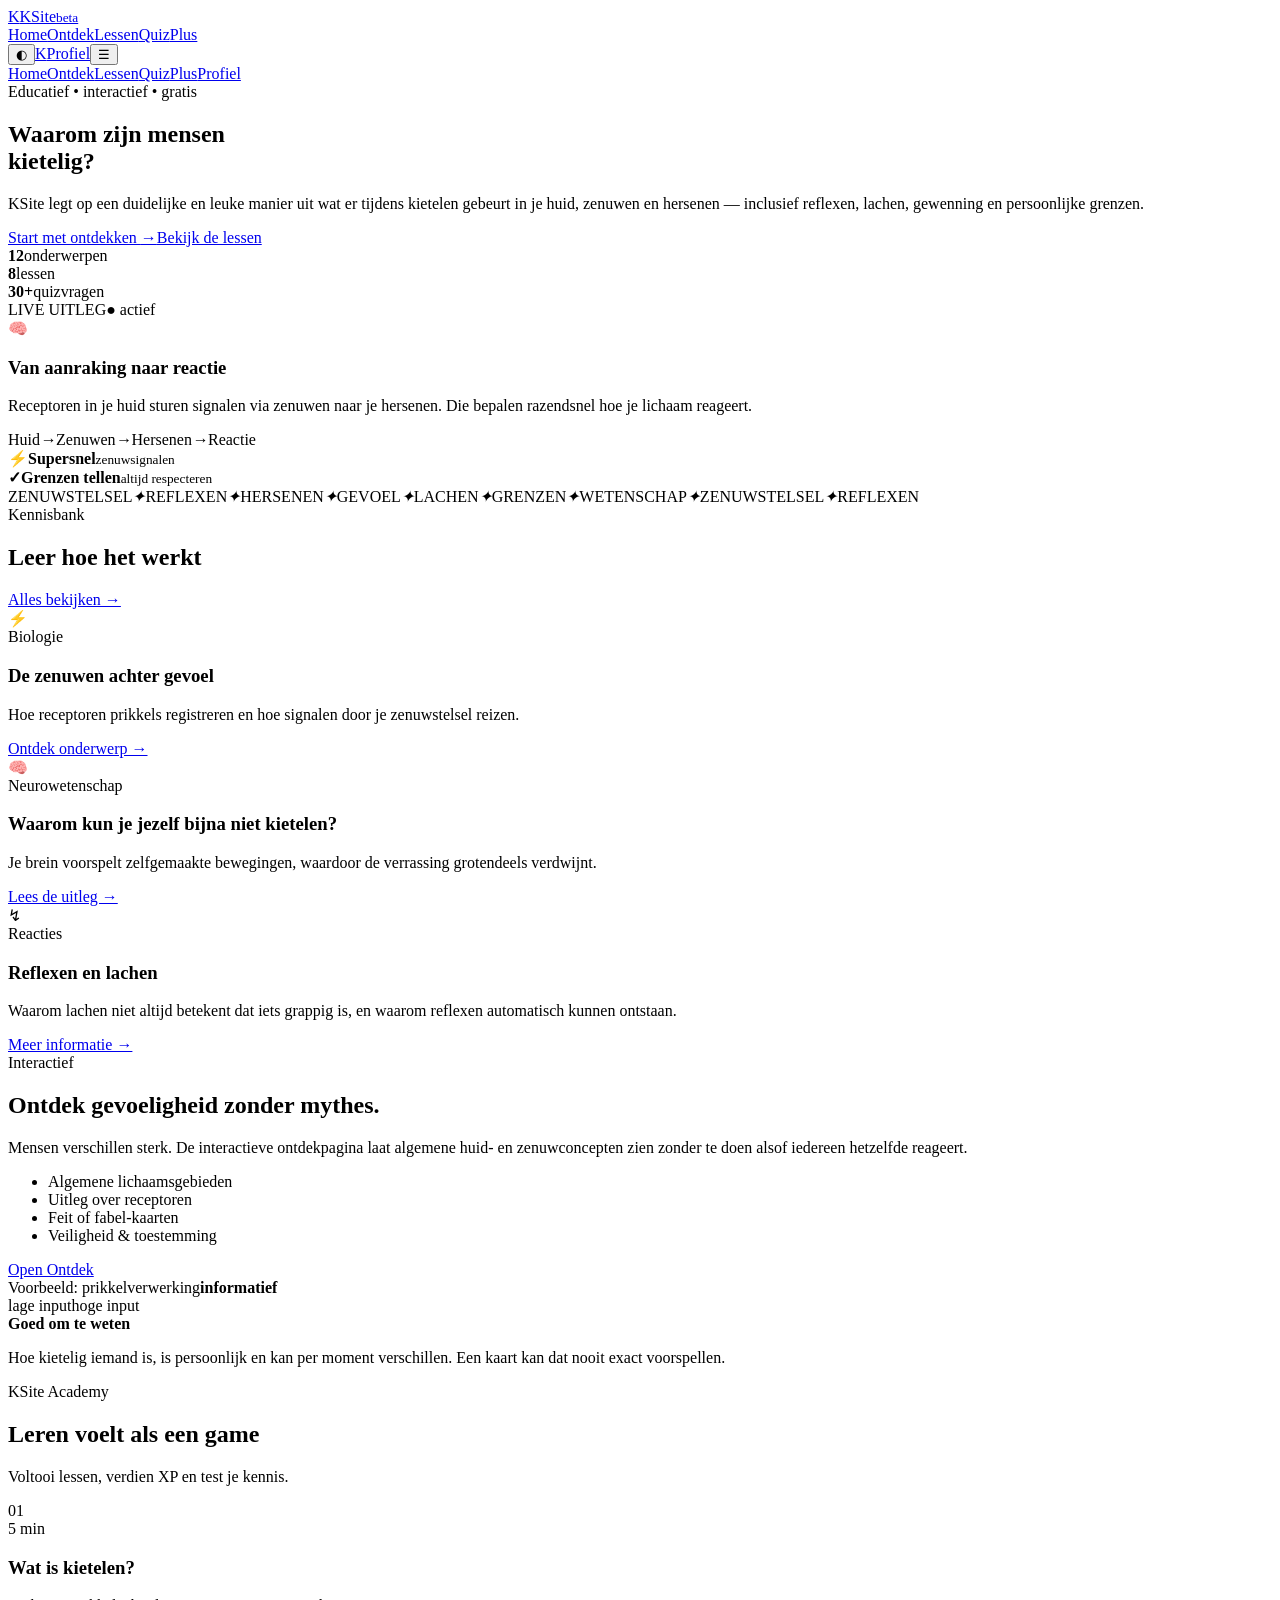
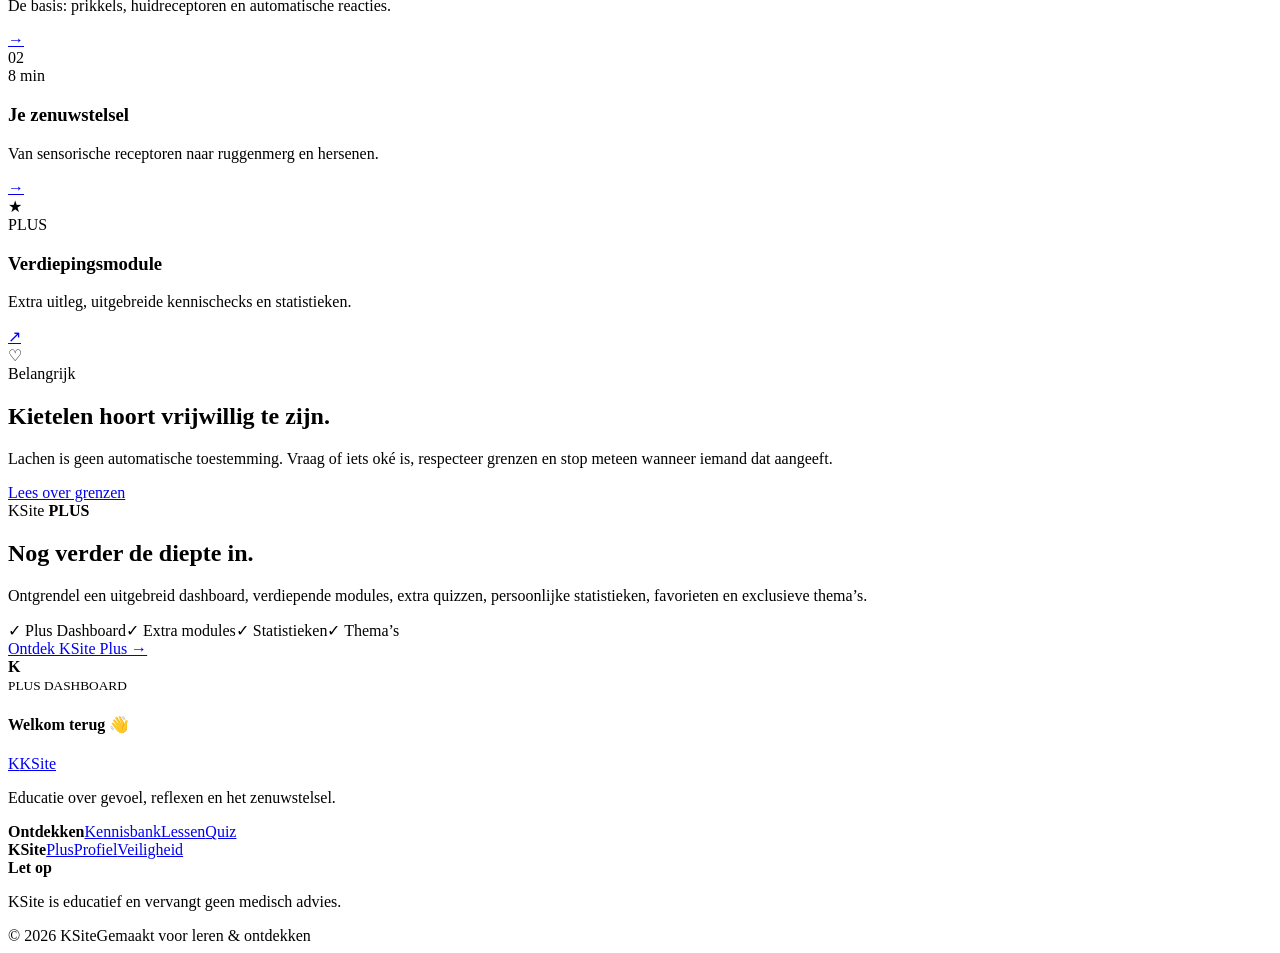
==== index.html @ dab951a2 "Build KSite homepage" ====
<!DOCTYPE html>
<html lang="nl">
<head>
  <meta charset="UTF-8" />
  <meta name="viewport" content="width=device-width, initial-scale=1.0" />
  <meta name="description" content="KSite is een interactieve educatieve website over kietelen, reflexen, zenuwen, lachen en grenzen." />
  <title>KSite — Ontdek de wetenschap achter kietelen</title>
  <link rel="stylesheet" href="assets/css/style.css" />
</head>
<body data-page="home">
  <div class="noise"></div>
  <header class="topbar">
    <a class="brand" href="index.html"><span class="brand-mark">K</span><span>KSite</span><small>beta</small></a>
    <nav class="desktop-nav">
      <a class="active" href="index.html">Home</a><a href="ontdek.html">Ontdek</a><a href="lessen.html">Lessen</a><a href="quiz.html">Quiz</a><a href="plus.html">Plus</a>
    </nav>
    <div class="nav-actions"><button class="icon-btn" id="themeBtn" aria-label="Wissel thema">◐</button><a class="profile-pill" href="profiel.html"><span class="avatar">K</span><span>Profiel</span></a><button class="menu-btn" id="menuBtn">☰</button></div>
  </header>
  <div class="mobile-menu" id="mobileMenu"><a href="index.html">Home</a><a href="ontdek.html">Ontdek</a><a href="lessen.html">Lessen</a><a href="quiz.html">Quiz</a><a href="plus.html">Plus</a><a href="profiel.html">Profiel</a></div>

  <main>
    <section class="hero wrap">
      <div class="hero-copy reveal">
        <div class="eyebrow"><span class="live-dot"></span> Educatief • interactief • gratis</div>
        <h1>Waarom zijn mensen<br><span>kietelig?</span></h1>
        <p>KSite legt op een duidelijke en leuke manier uit wat er tijdens kietelen gebeurt in je huid, zenuwen en hersenen — inclusief reflexen, lachen, gewenning en persoonlijke grenzen.</p>
        <div class="hero-actions"><a class="btn primary" href="ontdek.html">Start met ontdekken <span>→</span></a><a class="btn ghost" href="lessen.html">Bekijk de lessen</a></div>
        <div class="hero-trust"><div><strong>12</strong><span>onderwerpen</span></div><div><strong>8</strong><span>lessen</span></div><div><strong>30+</strong><span>quizvragen</span></div></div>
      </div>
      <div class="hero-visual reveal delay-1">
        <div class="orb orb-a"></div><div class="orb orb-b"></div>
        <div class="science-card floating-card">
          <div class="science-top"><span>LIVE UITLEG</span><span class="status">● actief</span></div>
          <div class="brain-visual"><div class="brain-ring r1"></div><div class="brain-ring r2"></div><div class="brain-core">🧠</div></div>
          <h3>Van aanraking naar reactie</h3><p>Receptoren in je huid sturen signalen via zenuwen naar je hersenen. Die bepalen razendsnel hoe je lichaam reageert.</p>
          <div class="signal-row"><span>Huid</span><i>→</i><span>Zenuwen</span><i>→</i><span>Hersenen</span><i>→</i><span>Reactie</span></div>
        </div>
        <div class="mini-float float-one"><b>⚡</b><span><strong>Supersnel</strong><small>zenuwsignalen</small></span></div>
        <div class="mini-float float-two"><b>✓</b><span><strong>Grenzen tellen</strong><small>altijd respecteren</small></span></div>
      </div>
    </section>

    <section class="ticker"><div class="ticker-track"><span>ZENUWSTELSEL</span><i>✦</i><span>REFLEXEN</span><i>✦</i><span>HERSENEN</span><i>✦</i><span>GEVOEL</span><i>✦</i><span>LACHEN</span><i>✦</i><span>GRENZEN</span><i>✦</i><span>WETENSCHAP</span><i>✦</i><span>ZENUWSTELSEL</span><i>✦</i><span>REFLEXEN</span></div></section>

    <section class="wrap section-space">
      <div class="section-head reveal"><div><span class="kicker">Kennisbank</span><h2>Leer hoe het werkt</h2></div><a href="ontdek.html" class="text-link">Alles bekijken →</a></div>
      <div class="feature-grid">
        <article class="topic-card reveal"><div class="topic-icon violet">⚡</div><span class="tag">Biologie</span><h3>De zenuwen achter gevoel</h3><p>Hoe receptoren prikkels registreren en hoe signalen door je zenuwstelsel reizen.</p><a href="ontdek.html#zenuwen">Ontdek onderwerp →</a></article>
        <article class="topic-card reveal delay-1"><div class="topic-icon blue">🧠</div><span class="tag">Neurowetenschap</span><h3>Waarom kun je jezelf bijna niet kietelen?</h3><p>Je brein voorspelt zelfgemaakte bewegingen, waardoor de verrassing grotendeels verdwijnt.</p><a href="ontdek.html#hersenen">Lees de uitleg →</a></article>
        <article class="topic-card reveal delay-2"><div class="topic-icon green">↯</div><span class="tag">Reacties</span><h3>Reflexen en lachen</h3><p>Waarom lachen niet altijd betekent dat iets grappig is, en waarom reflexen automatisch kunnen ontstaan.</p><a href="ontdek.html#reflexen">Meer informatie →</a></article>
      </div>
    </section>

    <section class="wide-band">
      <div class="wrap split-feature">
        <div class="reveal"><span class="kicker">Interactief</span><h2>Ontdek gevoeligheid zonder mythes.</h2><p>Mensen verschillen sterk. De interactieve ontdekpagina laat algemene huid- en zenuwconcepten zien zonder te doen alsof iedereen hetzelfde reageert.</p><ul class="check-list"><li>Algemene lichaamsgebieden</li><li>Uitleg over receptoren</li><li>Feit of fabel-kaarten</li><li>Veiligheid & toestemming</li></ul><a href="ontdek.html" class="btn primary">Open Ontdek</a></div>
        <div class="meter-panel reveal delay-1"><div class="meter-title"><span>Voorbeeld: prikkelverwerking</span><b>informatief</b></div><div class="meter"><span style="--w:78%"></span></div><div class="meter-labels"><span>lage input</span><span>hoge input</span></div><div class="fact-box"><b>Goed om te weten</b><p>Hoe kietelig iemand is, is persoonlijk en kan per moment verschillen. Een kaart kan dat nooit exact voorspellen.</p></div></div>
      </div>
    </section>

    <section class="wrap section-space">
      <div class="section-head reveal"><div><span class="kicker">KSite Academy</span><h2>Leren voelt als een game</h2><p>Voltooi lessen, verdien XP en test je kennis.</p></div></div>
      <div class="academy-grid">
        <div class="course-card reveal"><div class="course-num">01</div><div><span class="tag">5 min</span><h3>Wat is kietelen?</h3><p>De basis: prikkels, huidreceptoren en automatische reacties.</p><div class="course-progress"><span style="width:0%"></span></div></div><a href="lessen.html" class="round-arrow">→</a></div>
        <div class="course-card reveal delay-1"><div class="course-num">02</div><div><span class="tag">8 min</span><h3>Je zenuwstelsel</h3><p>Van sensorische receptoren naar ruggenmerg en hersenen.</p><div class="course-progress"><span style="width:0%"></span></div></div><a href="lessen.html" class="round-arrow">→</a></div>
        <div class="course-card reveal delay-2 locked-course"><div class="course-num">★</div><div><span class="tag plus-tag">PLUS</span><h3>Verdiepingsmodule</h3><p>Extra uitleg, uitgebreide kennischecks en statistieken.</p></div><a href="plus.html" class="round-arrow">↗</a></div>
      </div>
    </section>

    <section class="wrap safety-banner reveal"><div class="safety-icon">♡</div><div><span class="kicker">Belangrijk</span><h2>Kietelen hoort vrijwillig te zijn.</h2><p>Lachen is geen automatische toestemming. Vraag of iets oké is, respecteer grenzen en stop meteen wanneer iemand dat aangeeft.</p></div><a href="ontdek.html#grenzen" class="btn light">Lees over grenzen</a></section>

    <section class="wrap plus-preview section-space reveal"><div class="plus-glow"></div><div class="plus-copy"><span class="plus-chip">KSite <b>PLUS</b></span><h2>Nog verder de diepte in.</h2><p>Ontgrendel een uitgebreid dashboard, verdiepende modules, extra quizzen, persoonlijke statistieken, favorieten en exclusieve thema’s.</p><div class="plus-bullets"><span>✓ Plus Dashboard</span><span>✓ Extra modules</span><span>✓ Statistieken</span><span>✓ Thema’s</span></div><a class="btn premium" href="plus.html">Ontdek KSite Plus →</a></div><div class="dashboard-mock"><div class="mock-side"><b>K</b><i></i><i></i><i></i><i></i></div><div class="mock-main"><small>PLUS DASHBOARD</small><h4>Welkom terug 👋</h4><div class="mock-stats"><span></span><span></span><span></span></div><div class="mock-chart"><i></i><i></i><i></i><i></i><i></i><i></i></div></div></div></section>
  </main>

  <footer><div class="wrap footer-grid"><div><a class="brand" href="index.html"><span class="brand-mark">K</span><span>KSite</span></a><p>Educatie over gevoel, reflexen en het zenuwstelsel.</p></div><div><b>Ontdekken</b><a href="ontdek.html">Kennisbank</a><a href="lessen.html">Lessen</a><a href="quiz.html">Quiz</a></div><div><b>KSite</b><a href="plus.html">Plus</a><a href="profiel.html">Profiel</a><a href="ontdek.html#grenzen">Veiligheid</a></div><div><b>Let op</b><p>KSite is educatief en vervangt geen medisch advies.</p></div></div><div class="wrap footer-bottom"><span>© 2026 KSite</span><span>Gemaakt voor leren & ontdekken</span></div></footer>
  <div class="toast" id="toast"></div>
  <script src="assets/js/app.js"></script>
</body>
</html>
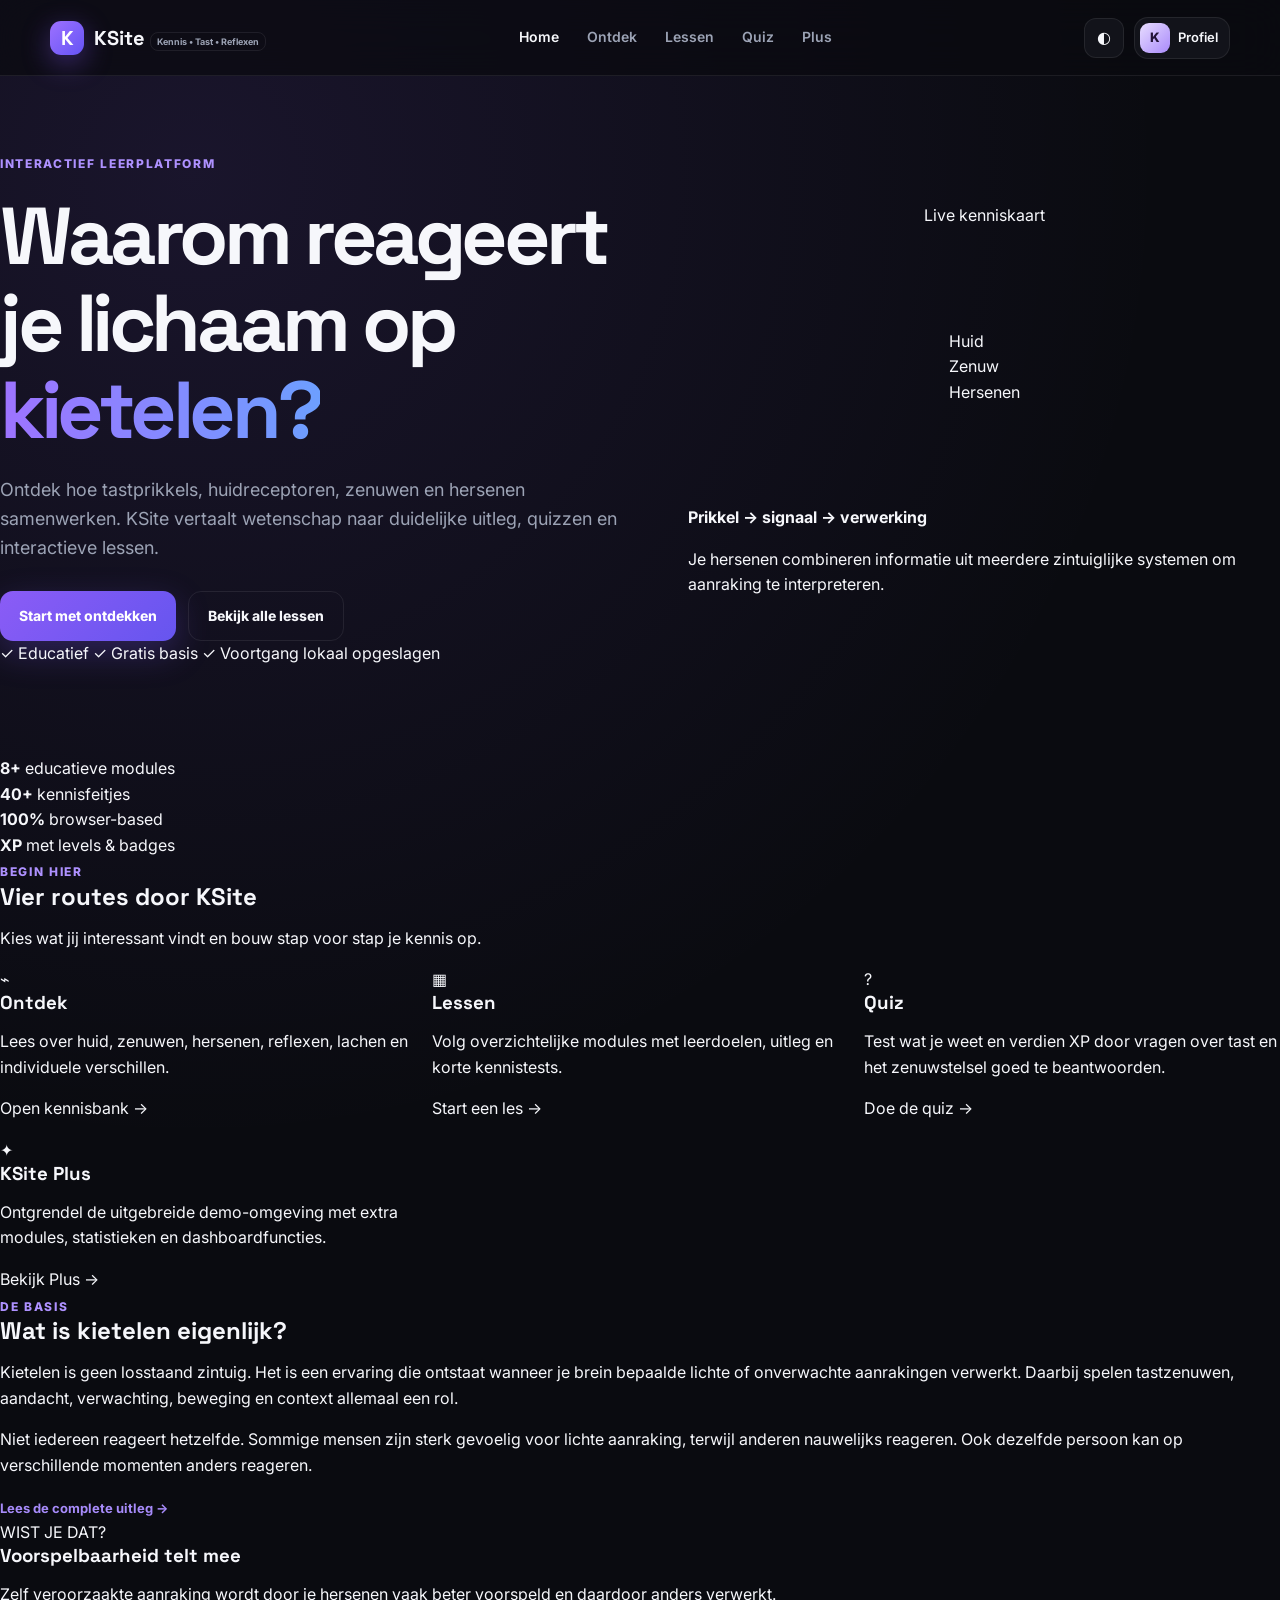
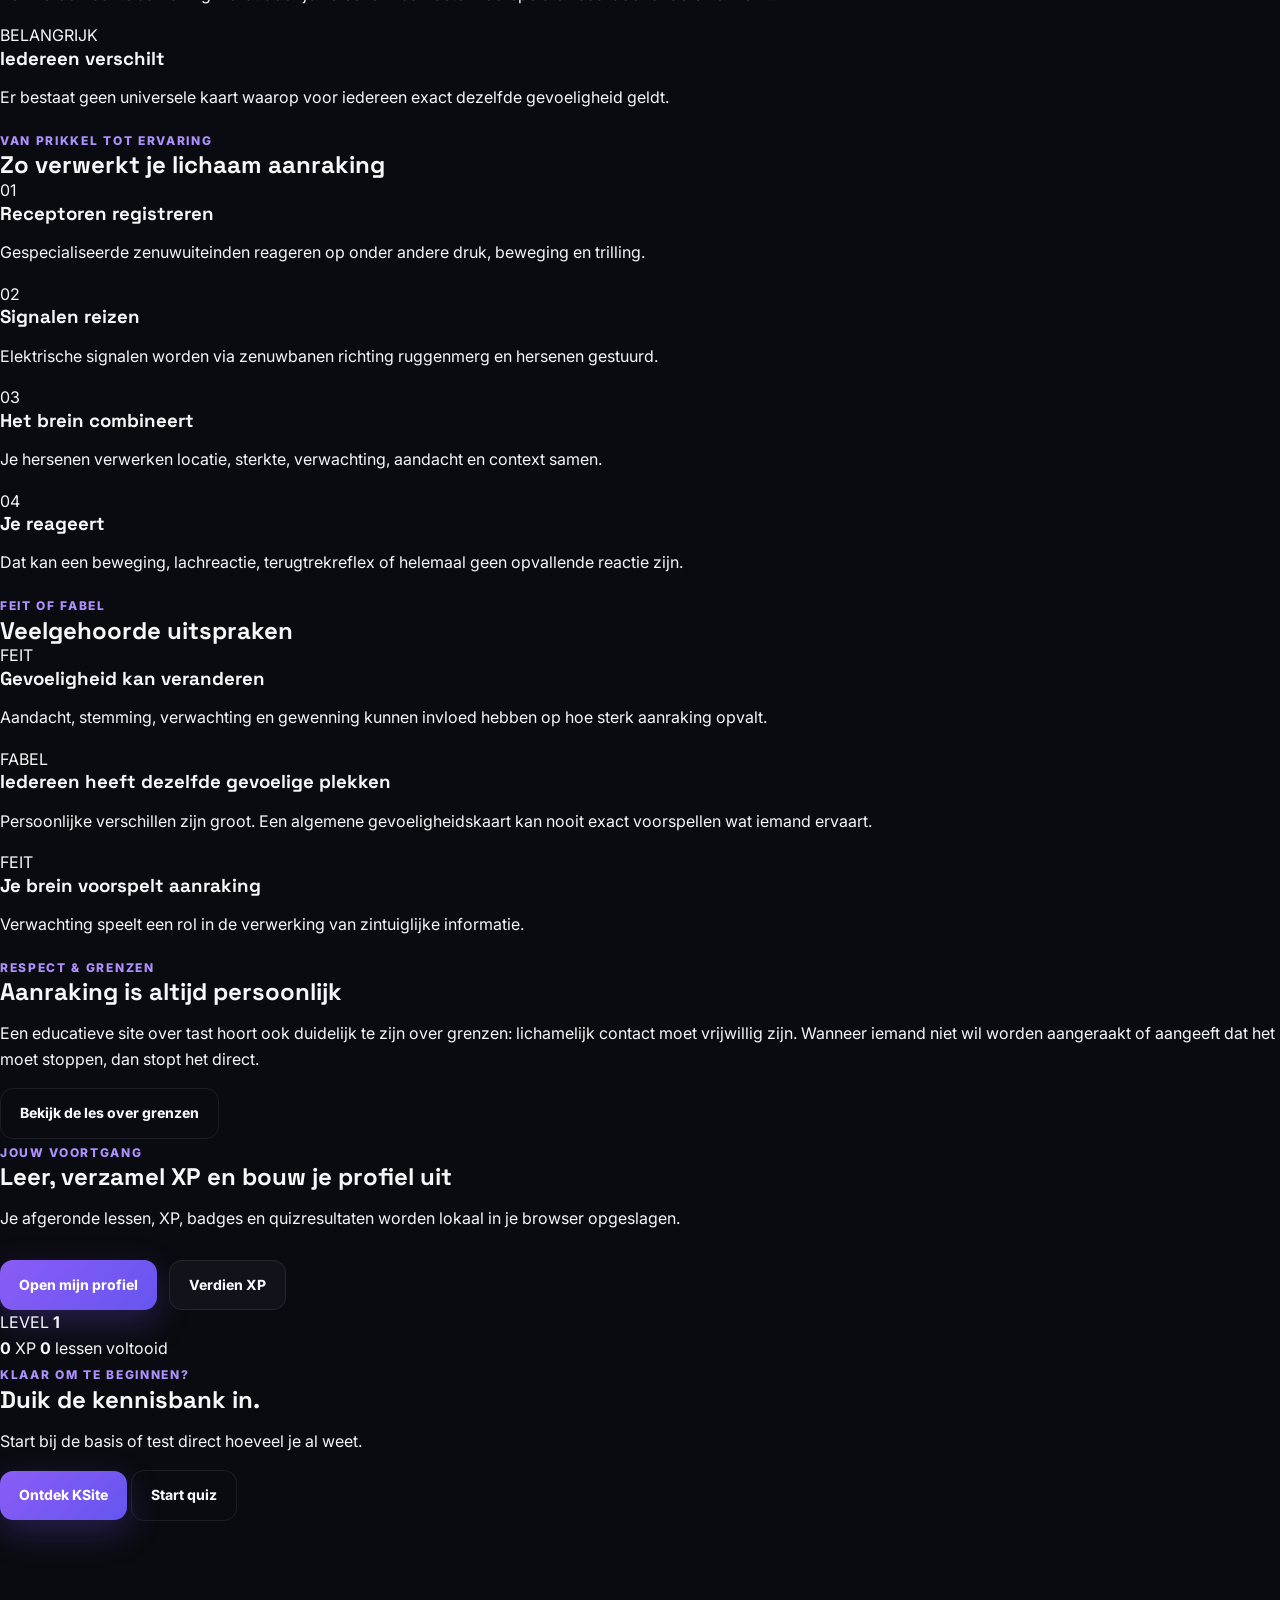
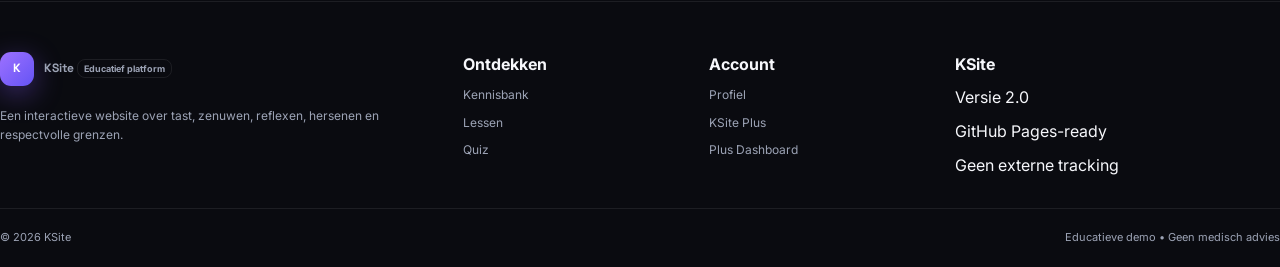
==== commit a9aa072f: "Expand and format KSite homepage" ====
--- a/index.html
+++ b/index.html
@@ -1,79 +1,336 @@
 <!DOCTYPE html>
 <html lang="nl">
 <head>
-  <meta charset="UTF-8" />
-  <meta name="viewport" content="width=device-width, initial-scale=1.0" />
-  <meta name="description" content="KSite is een interactieve educatieve website over kietelen, reflexen, zenuwen, lachen en grenzen." />
-  <title>KSite — Ontdek de wetenschap achter kietelen</title>
-  <link rel="stylesheet" href="assets/css/style.css" />
+    <meta charset="UTF-8">
+    <meta name="viewport" content="width=device-width, initial-scale=1.0">
+    <meta name="description" content="KSite is een uitgebreide educatieve website over tast, kietelen, zenuwen, reflexen en persoonlijke grenzen.">
+    <meta name="theme-color" content="#111827">
+    <title>KSite — Ontdek de wetenschap achter kietelen</title>
+    <link rel="stylesheet" href="assets/css/style.css">
 </head>
 <body data-page="home">
-  <div class="noise"></div>
-  <header class="topbar">
-    <a class="brand" href="index.html"><span class="brand-mark">K</span><span>KSite</span><small>beta</small></a>
-    <nav class="desktop-nav">
-      <a class="active" href="index.html">Home</a><a href="ontdek.html">Ontdek</a><a href="lessen.html">Lessen</a><a href="quiz.html">Quiz</a><a href="plus.html">Plus</a>
+    <div class="page-background" aria-hidden="true">
+        <span class="orb orb-one"></span>
+        <span class="orb orb-two"></span>
+        <span class="orb orb-three"></span>
+    </div>
+
+    <header class="topbar" id="topbar">
+        <a class="brand" href="index.html" aria-label="KSite home">
+            <span class="brand-mark">K</span>
+            <span class="brand-copy">
+                <strong>KSite</strong>
+                <small>Kennis • Tast • Reflexen</small>
+            </span>
+        </a>
+
+        <nav class="desktop-nav" aria-label="Hoofdnavigatie">
+            <a class="active" href="index.html">Home</a>
+            <a href="ontdek.html">Ontdek</a>
+            <a href="lessen.html">Lessen</a>
+            <a href="quiz.html">Quiz</a>
+            <a href="plus.html">Plus</a>
+        </nav>
+
+        <div class="nav-actions">
+            <button class="icon-btn" id="themeBtn" type="button" aria-label="Wissel thema">◐</button>
+            <a class="profile-pill" href="profiel.html">
+                <span class="avatar">K</span>
+                <span>Profiel</span>
+            </a>
+            <button class="menu-btn" id="menuBtn" type="button" aria-label="Open menu">☰</button>
+        </div>
+    </header>
+
+    <nav class="mobile-menu" id="mobileMenu" aria-label="Mobiele navigatie">
+        <a class="active" href="index.html">Home</a>
+        <a href="ontdek.html">Ontdek</a>
+        <a href="lessen.html">Lessen</a>
+        <a href="quiz.html">Quiz</a>
+        <a href="plus.html">Plus</a>
+        <a href="profiel.html">Profiel</a>
     </nav>
-    <div class="nav-actions"><button class="icon-btn" id="themeBtn" aria-label="Wissel thema">◐</button><a class="profile-pill" href="profiel.html"><span class="avatar">K</span><span>Profiel</span></a><button class="menu-btn" id="menuBtn">☰</button></div>
-  </header>
-  <div class="mobile-menu" id="mobileMenu"><a href="index.html">Home</a><a href="ontdek.html">Ontdek</a><a href="lessen.html">Lessen</a><a href="quiz.html">Quiz</a><a href="plus.html">Plus</a><a href="profiel.html">Profiel</a></div>
-
-  <main>
-    <section class="hero wrap">
-      <div class="hero-copy reveal">
-        <div class="eyebrow"><span class="live-dot"></span> Educatief • interactief • gratis</div>
-        <h1>Waarom zijn mensen<br><span>kietelig?</span></h1>
-        <p>KSite legt op een duidelijke en leuke manier uit wat er tijdens kietelen gebeurt in je huid, zenuwen en hersenen — inclusief reflexen, lachen, gewenning en persoonlijke grenzen.</p>
-        <div class="hero-actions"><a class="btn primary" href="ontdek.html">Start met ontdekken <span>→</span></a><a class="btn ghost" href="lessen.html">Bekijk de lessen</a></div>
-        <div class="hero-trust"><div><strong>12</strong><span>onderwerpen</span></div><div><strong>8</strong><span>lessen</span></div><div><strong>30+</strong><span>quizvragen</span></div></div>
-      </div>
-      <div class="hero-visual reveal delay-1">
-        <div class="orb orb-a"></div><div class="orb orb-b"></div>
-        <div class="science-card floating-card">
-          <div class="science-top"><span>LIVE UITLEG</span><span class="status">● actief</span></div>
-          <div class="brain-visual"><div class="brain-ring r1"></div><div class="brain-ring r2"></div><div class="brain-core">🧠</div></div>
-          <h3>Van aanraking naar reactie</h3><p>Receptoren in je huid sturen signalen via zenuwen naar je hersenen. Die bepalen razendsnel hoe je lichaam reageert.</p>
-          <div class="signal-row"><span>Huid</span><i>→</i><span>Zenuwen</span><i>→</i><span>Hersenen</span><i>→</i><span>Reactie</span></div>
+
+    <main>
+        <section class="hero container reveal">
+            <div class="hero-copy">
+                <span class="eyebrow">INTERACTIEF LEERPLATFORM</span>
+                <h1>Waarom reageert je lichaam op <span class="gradient-text">kietelen?</span></h1>
+                <p class="hero-lead">
+                    Ontdek hoe tastprikkels, huidreceptoren, zenuwen en hersenen samenwerken.
+                    KSite vertaalt wetenschap naar duidelijke uitleg, quizzen en interactieve lessen.
+                </p>
+                <div class="hero-actions">
+                    <a class="btn primary" href="ontdek.html">Start met ontdekken</a>
+                    <a class="btn secondary" href="lessen.html">Bekijk alle lessen</a>
+                </div>
+                <div class="hero-trust-row">
+                    <span>✓ Educatief</span>
+                    <span>✓ Gratis basis</span>
+                    <span>✓ Voortgang lokaal opgeslagen</span>
+                </div>
+            </div>
+
+            <div class="hero-visual card glass">
+                <div class="visual-header">
+                    <span class="status-dot"></span>
+                    <span>Live kenniskaart</span>
+                </div>
+                <div class="signal-demo" aria-hidden="true">
+                    <div class="signal-node skin-node">Huid</div>
+                    <div class="signal-line"><span></span></div>
+                    <div class="signal-node nerve-node">Zenuw</div>
+                    <div class="signal-line"><span></span></div>
+                    <div class="signal-node brain-node">Hersenen</div>
+                </div>
+                <div class="visual-note">
+                    <strong>Prikkel → signaal → verwerking</strong>
+                    <p>Je hersenen combineren informatie uit meerdere zintuiglijke systemen om aanraking te interpreteren.</p>
+                </div>
+            </div>
+        </section>
+
+        <section class="stats-strip container reveal" aria-label="KSite statistieken">
+            <article class="stat-card">
+                <strong>8+</strong>
+                <span>educatieve modules</span>
+            </article>
+            <article class="stat-card">
+                <strong>40+</strong>
+                <span>kennisfeitjes</span>
+            </article>
+            <article class="stat-card">
+                <strong>100%</strong>
+                <span>browser-based</span>
+            </article>
+            <article class="stat-card">
+                <strong>XP</strong>
+                <span>met levels & badges</span>
+            </article>
+        </section>
+
+        <section class="section container reveal">
+            <div class="section-heading">
+                <div>
+                    <span class="eyebrow">BEGIN HIER</span>
+                    <h2>Vier routes door KSite</h2>
+                </div>
+                <p>Kies wat jij interessant vindt en bouw stap voor stap je kennis op.</p>
+            </div>
+
+            <div class="feature-grid four-columns">
+                <a class="feature-card" href="ontdek.html">
+                    <span class="feature-icon">⌁</span>
+                    <h3>Ontdek</h3>
+                    <p>Lees over huid, zenuwen, hersenen, reflexen, lachen en individuele verschillen.</p>
+                    <span class="card-link">Open kennisbank →</span>
+                </a>
+                <a class="feature-card" href="lessen.html">
+                    <span class="feature-icon">▦</span>
+                    <h3>Lessen</h3>
+                    <p>Volg overzichtelijke modules met leerdoelen, uitleg en korte kennistests.</p>
+                    <span class="card-link">Start een les →</span>
+                </a>
+                <a class="feature-card" href="quiz.html">
+                    <span class="feature-icon">?</span>
+                    <h3>Quiz</h3>
+                    <p>Test wat je weet en verdien XP door vragen over tast en het zenuwstelsel goed te beantwoorden.</p>
+                    <span class="card-link">Doe de quiz →</span>
+                </a>
+                <a class="feature-card plus-card" href="plus.html">
+                    <span class="feature-icon">✦</span>
+                    <h3>KSite Plus</h3>
+                    <p>Ontgrendel de uitgebreide demo-omgeving met extra modules, statistieken en dashboardfuncties.</p>
+                    <span class="card-link">Bekijk Plus →</span>
+                </a>
+            </div>
+        </section>
+
+        <section class="section container reveal">
+            <div class="split-layout">
+                <article class="content-card large-card">
+                    <span class="eyebrow">DE BASIS</span>
+                    <h2>Wat is kietelen eigenlijk?</h2>
+                    <p>
+                        Kietelen is geen losstaand zintuig. Het is een ervaring die ontstaat wanneer je brein bepaalde
+                        lichte of onverwachte aanrakingen verwerkt. Daarbij spelen tastzenuwen, aandacht, verwachting,
+                        beweging en context allemaal een rol.
+                    </p>
+                    <p>
+                        Niet iedereen reageert hetzelfde. Sommige mensen zijn sterk gevoelig voor lichte aanraking,
+                        terwijl anderen nauwelijks reageren. Ook dezelfde persoon kan op verschillende momenten anders reageren.
+                    </p>
+                    <a class="text-link" href="ontdek.html">Lees de complete uitleg →</a>
+                </article>
+
+                <aside class="fact-stack">
+                    <article class="mini-card">
+                        <span class="mini-label">WIST JE DAT?</span>
+                        <h3>Voorspelbaarheid telt mee</h3>
+                        <p>Zelf veroorzaakte aanraking wordt door je hersenen vaak beter voorspeld en daardoor anders verwerkt.</p>
+                    </article>
+                    <article class="mini-card">
+                        <span class="mini-label">BELANGRIJK</span>
+                        <h3>Iedereen verschilt</h3>
+                        <p>Er bestaat geen universele kaart waarop voor iedereen exact dezelfde gevoeligheid geldt.</p>
+                    </article>
+                </aside>
+            </div>
+        </section>
+
+        <section class="section container reveal">
+            <div class="section-heading">
+                <div>
+                    <span class="eyebrow">VAN PRIKKEL TOT ERVARING</span>
+                    <h2>Zo verwerkt je lichaam aanraking</h2>
+                </div>
+            </div>
+
+            <div class="timeline-grid">
+                <article class="timeline-step">
+                    <span class="step-number">01</span>
+                    <h3>Receptoren registreren</h3>
+                    <p>Gespecialiseerde zenuwuiteinden reageren op onder andere druk, beweging en trilling.</p>
+                </article>
+                <article class="timeline-step">
+                    <span class="step-number">02</span>
+                    <h3>Signalen reizen</h3>
+                    <p>Elektrische signalen worden via zenuwbanen richting ruggenmerg en hersenen gestuurd.</p>
+                </article>
+                <article class="timeline-step">
+                    <span class="step-number">03</span>
+                    <h3>Het brein combineert</h3>
+                    <p>Je hersenen verwerken locatie, sterkte, verwachting, aandacht en context samen.</p>
+                </article>
+                <article class="timeline-step">
+                    <span class="step-number">04</span>
+                    <h3>Je reageert</h3>
+                    <p>Dat kan een beweging, lachreactie, terugtrekreflex of helemaal geen opvallende reactie zijn.</p>
+                </article>
+            </div>
+        </section>
+
+        <section class="section container reveal">
+            <div class="section-heading">
+                <div>
+                    <span class="eyebrow">FEIT OF FABEL</span>
+                    <h2>Veelgehoorde uitspraken</h2>
+                </div>
+            </div>
+
+            <div class="myth-grid">
+                <article class="myth-card">
+                    <span class="myth-badge fact">FEIT</span>
+                    <h3>Gevoeligheid kan veranderen</h3>
+                    <p>Aandacht, stemming, verwachting en gewenning kunnen invloed hebben op hoe sterk aanraking opvalt.</p>
+                </article>
+                <article class="myth-card">
+                    <span class="myth-badge myth">FABEL</span>
+                    <h3>Iedereen heeft dezelfde gevoelige plekken</h3>
+                    <p>Persoonlijke verschillen zijn groot. Een algemene gevoeligheidskaart kan nooit exact voorspellen wat iemand ervaart.</p>
+                </article>
+                <article class="myth-card">
+                    <span class="myth-badge fact">FEIT</span>
+                    <h3>Je brein voorspelt aanraking</h3>
+                    <p>Verwachting speelt een rol in de verwerking van zintuiglijke informatie.</p>
+                </article>
+            </div>
+        </section>
+
+        <section class="section container reveal">
+            <div class="respect-banner">
+                <div>
+                    <span class="eyebrow">RESPECT & GRENZEN</span>
+                    <h2>Aanraking is altijd persoonlijk</h2>
+                    <p>
+                        Een educatieve site over tast hoort ook duidelijk te zijn over grenzen: lichamelijk contact moet vrijwillig zijn.
+                        Wanneer iemand niet wil worden aangeraakt of aangeeft dat het moet stoppen, dan stopt het direct.
+                    </p>
+                </div>
+                <a class="btn secondary" href="lessen.html#grenzen">Bekijk de les over grenzen</a>
+            </div>
+        </section>
+
+        <section class="section container reveal">
+            <div class="dashboard-preview glass">
+                <div class="preview-copy">
+                    <span class="eyebrow">JOUW VOORTGANG</span>
+                    <h2>Leer, verzamel XP en bouw je profiel uit</h2>
+                    <p>Je afgeronde lessen, XP, badges en quizresultaten worden lokaal in je browser opgeslagen.</p>
+                    <div class="hero-actions">
+                        <a class="btn primary" href="profiel.html">Open mijn profiel</a>
+                        <a class="btn ghost" href="quiz.html">Verdien XP</a>
+                    </div>
+                </div>
+                <div class="preview-panel">
+                    <div class="preview-level">
+                        <span>LEVEL</span>
+                        <strong id="homeLevel">1</strong>
+                    </div>
+                    <div class="progress-track">
+                        <span id="homeProgress" style="width: 20%"></span>
+                    </div>
+                    <div class="preview-meta">
+                        <span><strong id="homeXp">0</strong> XP</span>
+                        <span><strong id="homeLessons">0</strong> lessen voltooid</span>
+                    </div>
+                </div>
+            </div>
+        </section>
+
+        <section class="section container reveal">
+            <div class="cta-panel">
+                <div>
+                    <span class="eyebrow">KLAAR OM TE BEGINNEN?</span>
+                    <h2>Duik de kennisbank in.</h2>
+                    <p>Start bij de basis of test direct hoeveel je al weet.</p>
+                </div>
+                <div class="cta-actions">
+                    <a class="btn primary" href="ontdek.html">Ontdek KSite</a>
+                    <a class="btn secondary" href="quiz.html">Start quiz</a>
+                </div>
+            </div>
+        </section>
+    </main>
+
+    <footer class="site-footer">
+        <div class="container footer-grid">
+            <div class="footer-brand">
+                <a class="brand" href="index.html">
+                    <span class="brand-mark">K</span>
+                    <span class="brand-copy">
+                        <strong>KSite</strong>
+                        <small>Educatief platform</small>
+                    </span>
+                </a>
+                <p>Een interactieve website over tast, zenuwen, reflexen, hersenen en respectvolle grenzen.</p>
+            </div>
+            <div class="footer-column">
+                <strong>Ontdekken</strong>
+                <a href="ontdek.html">Kennisbank</a>
+                <a href="lessen.html">Lessen</a>
+                <a href="quiz.html">Quiz</a>
+            </div>
+            <div class="footer-column">
+                <strong>Account</strong>
+                <a href="profiel.html">Profiel</a>
+                <a href="plus.html">KSite Plus</a>
+                <a href="plus-dashboard.html">Plus Dashboard</a>
+            </div>
+            <div class="footer-column">
+                <strong>KSite</strong>
+                <span>Versie 2.0</span>
+                <span>GitHub Pages-ready</span>
+                <span>Geen externe tracking</span>
+            </div>
         </div>
-        <div class="mini-float float-one"><b>⚡</b><span><strong>Supersnel</strong><small>zenuwsignalen</small></span></div>
-        <div class="mini-float float-two"><b>✓</b><span><strong>Grenzen tellen</strong><small>altijd respecteren</small></span></div>
-      </div>
-    </section>
-
-    <section class="ticker"><div class="ticker-track"><span>ZENUWSTELSEL</span><i>✦</i><span>REFLEXEN</span><i>✦</i><span>HERSENEN</span><i>✦</i><span>GEVOEL</span><i>✦</i><span>LACHEN</span><i>✦</i><span>GRENZEN</span><i>✦</i><span>WETENSCHAP</span><i>✦</i><span>ZENUWSTELSEL</span><i>✦</i><span>REFLEXEN</span></div></section>
-
-    <section class="wrap section-space">
-      <div class="section-head reveal"><div><span class="kicker">Kennisbank</span><h2>Leer hoe het werkt</h2></div><a href="ontdek.html" class="text-link">Alles bekijken →</a></div>
-      <div class="feature-grid">
-        <article class="topic-card reveal"><div class="topic-icon violet">⚡</div><span class="tag">Biologie</span><h3>De zenuwen achter gevoel</h3><p>Hoe receptoren prikkels registreren en hoe signalen door je zenuwstelsel reizen.</p><a href="ontdek.html#zenuwen">Ontdek onderwerp →</a></article>
-        <article class="topic-card reveal delay-1"><div class="topic-icon blue">🧠</div><span class="tag">Neurowetenschap</span><h3>Waarom kun je jezelf bijna niet kietelen?</h3><p>Je brein voorspelt zelfgemaakte bewegingen, waardoor de verrassing grotendeels verdwijnt.</p><a href="ontdek.html#hersenen">Lees de uitleg →</a></article>
-        <article class="topic-card reveal delay-2"><div class="topic-icon green">↯</div><span class="tag">Reacties</span><h3>Reflexen en lachen</h3><p>Waarom lachen niet altijd betekent dat iets grappig is, en waarom reflexen automatisch kunnen ontstaan.</p><a href="ontdek.html#reflexen">Meer informatie →</a></article>
-      </div>
-    </section>
-
-    <section class="wide-band">
-      <div class="wrap split-feature">
-        <div class="reveal"><span class="kicker">Interactief</span><h2>Ontdek gevoeligheid zonder mythes.</h2><p>Mensen verschillen sterk. De interactieve ontdekpagina laat algemene huid- en zenuwconcepten zien zonder te doen alsof iedereen hetzelfde reageert.</p><ul class="check-list"><li>Algemene lichaamsgebieden</li><li>Uitleg over receptoren</li><li>Feit of fabel-kaarten</li><li>Veiligheid & toestemming</li></ul><a href="ontdek.html" class="btn primary">Open Ontdek</a></div>
-        <div class="meter-panel reveal delay-1"><div class="meter-title"><span>Voorbeeld: prikkelverwerking</span><b>informatief</b></div><div class="meter"><span style="--w:78%"></span></div><div class="meter-labels"><span>lage input</span><span>hoge input</span></div><div class="fact-box"><b>Goed om te weten</b><p>Hoe kietelig iemand is, is persoonlijk en kan per moment verschillen. Een kaart kan dat nooit exact voorspellen.</p></div></div>
-      </div>
-    </section>
-
-    <section class="wrap section-space">
-      <div class="section-head reveal"><div><span class="kicker">KSite Academy</span><h2>Leren voelt als een game</h2><p>Voltooi lessen, verdien XP en test je kennis.</p></div></div>
-      <div class="academy-grid">
-        <div class="course-card reveal"><div class="course-num">01</div><div><span class="tag">5 min</span><h3>Wat is kietelen?</h3><p>De basis: prikkels, huidreceptoren en automatische reacties.</p><div class="course-progress"><span style="width:0%"></span></div></div><a href="lessen.html" class="round-arrow">→</a></div>
-        <div class="course-card reveal delay-1"><div class="course-num">02</div><div><span class="tag">8 min</span><h3>Je zenuwstelsel</h3><p>Van sensorische receptoren naar ruggenmerg en hersenen.</p><div class="course-progress"><span style="width:0%"></span></div></div><a href="lessen.html" class="round-arrow">→</a></div>
-        <div class="course-card reveal delay-2 locked-course"><div class="course-num">★</div><div><span class="tag plus-tag">PLUS</span><h3>Verdiepingsmodule</h3><p>Extra uitleg, uitgebreide kennischecks en statistieken.</p></div><a href="plus.html" class="round-arrow">↗</a></div>
-      </div>
-    </section>
-
-    <section class="wrap safety-banner reveal"><div class="safety-icon">♡</div><div><span class="kicker">Belangrijk</span><h2>Kietelen hoort vrijwillig te zijn.</h2><p>Lachen is geen automatische toestemming. Vraag of iets oké is, respecteer grenzen en stop meteen wanneer iemand dat aangeeft.</p></div><a href="ontdek.html#grenzen" class="btn light">Lees over grenzen</a></section>
-
-    <section class="wrap plus-preview section-space reveal"><div class="plus-glow"></div><div class="plus-copy"><span class="plus-chip">KSite <b>PLUS</b></span><h2>Nog verder de diepte in.</h2><p>Ontgrendel een uitgebreid dashboard, verdiepende modules, extra quizzen, persoonlijke statistieken, favorieten en exclusieve thema’s.</p><div class="plus-bullets"><span>✓ Plus Dashboard</span><span>✓ Extra modules</span><span>✓ Statistieken</span><span>✓ Thema’s</span></div><a class="btn premium" href="plus.html">Ontdek KSite Plus →</a></div><div class="dashboard-mock"><div class="mock-side"><b>K</b><i></i><i></i><i></i><i></i></div><div class="mock-main"><small>PLUS DASHBOARD</small><h4>Welkom terug 👋</h4><div class="mock-stats"><span></span><span></span><span></span></div><div class="mock-chart"><i></i><i></i><i></i><i></i><i></i><i></i></div></div></div></section>
-  </main>
-
-  <footer><div class="wrap footer-grid"><div><a class="brand" href="index.html"><span class="brand-mark">K</span><span>KSite</span></a><p>Educatie over gevoel, reflexen en het zenuwstelsel.</p></div><div><b>Ontdekken</b><a href="ontdek.html">Kennisbank</a><a href="lessen.html">Lessen</a><a href="quiz.html">Quiz</a></div><div><b>KSite</b><a href="plus.html">Plus</a><a href="profiel.html">Profiel</a><a href="ontdek.html#grenzen">Veiligheid</a></div><div><b>Let op</b><p>KSite is educatief en vervangt geen medisch advies.</p></div></div><div class="wrap footer-bottom"><span>© 2026 KSite</span><span>Gemaakt voor leren & ontdekken</span></div></footer>
-  <div class="toast" id="toast"></div>
-  <script src="assets/js/app.js"></script>
+        <div class="container footer-bottom">
+            <span>© 2026 KSite</span>
+            <span>Educatieve demo • Geen medisch advies</span>
+        </div>
+    </footer>
+
+    <div class="toast-container" id="toastContainer" aria-live="polite"></div>
+    <script src="assets/js/app.js"></script>
 </body>
 </html>
--- a/assets/css/style.css
+++ b/assets/css/style.css
@@ -0,0 +1,7 @@
+@import url('https://fonts.googleapis.com/css2?family=Inter:wght@400;500;600;700;800&family=Space+Grotesk:wght@500;600;700&display=swap');
+:root{--bg:#0a0b10;--panel:#12131a;--panel2:#171925;--text:#f6f7fb;--muted:#9ca3b5;--line:rgba(255,255,255,.08);--accent:#8b5cf6;--accent2:#6d5dfc;--green:#42d392;--blue:#5db2ff;--shadow:0 24px 80px rgba(0,0,0,.35);--radius:24px}
+*{box-sizing:border-box}html{scroll-behavior:smooth}body{margin:0;background:radial-gradient(circle at 15% 5%,rgba(139,92,246,.12),transparent 28%),var(--bg);color:var(--text);font-family:Inter,sans-serif;line-height:1.6;overflow-x:hidden}body.light{--bg:#f7f7fb;--panel:#fff;--panel2:#f1f2f7;--text:#151625;--muted:#60677a;--line:rgba(20,20,35,.09);--shadow:0 20px 60px rgba(58,48,90,.12)}a{color:inherit;text-decoration:none}button,input{font:inherit}.noise{position:fixed;inset:0;pointer-events:none;opacity:.025;background-image:url("data:image/svg+xml,%3Csvg viewBox='0 0 180 180' xmlns='http://www.w3.org/2000/svg'%3E%3Cfilter id='n'%3E%3CfeTurbulence type='fractalNoise' baseFrequency='.9' numOctaves='3' stitchTiles='stitch'/%3E%3C/filter%3E%3Crect width='100%25' height='100%25' filter='url(%23n)' opacity='.8'/%3E%3C/svg%3E");z-index:99}.wrap{width:min(1180px,calc(100% - 40px));margin:auto}.topbar{height:76px;display:flex;align-items:center;justify-content:space-between;padding:0 max(24px,calc((100vw - 1180px)/2));position:sticky;top:0;z-index:80;background:rgba(10,11,16,.72);backdrop-filter:blur(22px);border-bottom:1px solid var(--line)}body.light .topbar{background:rgba(247,247,251,.78)}.brand{display:flex;align-items:center;gap:10px;font-family:'Space Grotesk';font-weight:700;font-size:20px}.brand-mark{width:34px;height:34px;display:grid;place-items:center;border-radius:11px;color:white;background:linear-gradient(135deg,#9d71ff,#6554f5);box-shadow:0 8px 28px rgba(132,88,246,.4)}.brand small{font:700 9px Inter;padding:3px 6px;border:1px solid var(--line);border-radius:8px;color:var(--muted)}.desktop-nav{display:flex;gap:28px;align-items:center}.desktop-nav a{font-size:14px;color:var(--muted);font-weight:600;transition:.2s}.desktop-nav a:hover,.desktop-nav a.active{color:var(--text)}.nav-actions{display:flex;gap:10px;align-items:center}.icon-btn,.menu-btn{width:40px;height:40px;border:1px solid var(--line);background:var(--panel);color:var(--text);border-radius:12px;cursor:pointer}.profile-pill{display:flex;align-items:center;gap:8px;padding:5px 11px 5px 5px;border:1px solid var(--line);border-radius:14px;background:var(--panel);font-size:13px;font-weight:600}.avatar{width:30px;height:30px;border-radius:9px;display:grid;place-items:center;background:linear-gradient(135deg,#e8ddff,#a98afa);color:#231438;font-weight:800}.menu-btn{display:none}.mobile-menu{display:none;position:fixed;top:76px;left:16px;right:16px;background:var(--panel);border:1px solid var(--line);z-index:90;padding:12px;border-radius:18px;box-shadow:var(--shadow)}.mobile-menu.open{display:grid}.mobile-menu a{padding:13px 14px;border-radius:12px}.mobile-menu a:hover{background:var(--panel2)}
+.hero{min-height:680px;display:grid;grid-template-columns:1.03fr .97fr;align-items:center;gap:60px;padding-top:45px;padding-bottom:60px}.eyebrow,.kicker{font-size:12px;letter-spacing:.14em;text-transform:uppercase;font-weight:800;color:#ae91ff}.live-dot{width:7px;height:7px;background:#64dda3;border-radius:50%;display:inline-block;margin-right:7px;box-shadow:0 0 0 5px rgba(100,221,163,.1)}h1,h2,h3,h4{font-family:'Space Grotesk';line-height:1.08;margin:0}h1{font-size:clamp(50px,6.3vw,82px);letter-spacing:-.055em;margin:17px 0 22px}h1 span{background:linear-gradient(90deg,#9e73ff,#6d9fff);-webkit-background-clip:text;color:transparent}.hero-copy>p{font-size:18px;color:var(--muted);max-width:620px}.hero-actions{display:flex;gap:12px;margin-top:28px}.btn{display:inline-flex;align-items:center;justify-content:center;gap:10px;padding:13px 19px;border-radius:13px;border:1px solid var(--line);font-size:14px;font-weight:750;transition:.25s;cursor:pointer}.btn:hover{transform:translateY(-2px)}.btn.primary{background:linear-gradient(135deg,#8b5cf6,#6655ef);color:white;border:0;box-shadow:0 12px 34px rgba(117,82,240,.28)}.btn.ghost{background:var(--panel)}.btn.light{background:white;color:#191628;border:0}.btn.premium{background:linear-gradient(90deg,#c9b0ff,#8e78ff);color:#171025;border:0}.hero-trust{display:flex;gap:30px;margin-top:42px}.hero-trust div{display:flex;flex-direction:column}.hero-trust strong{font:700 20px 'Space Grotesk'}.hero-trust span{font-size:11px;color:var(--muted);text-transform:uppercase;letter-spacing:.08em}.hero-visual{position:relative;height:510px;display:grid;place-items:center}.orb{position:absolute;border-radius:50%;filter:blur(5px)}.orb-a{width:380px;height:380px;background:radial-gradient(circle,rgba(122,78,238,.36),rgba(84,67,196,.05) 65%,transparent);animation:pulse 5s ease-in-out infinite}.orb-b{width:180px;height:180px;right:3%;top:10%;background:rgba(72,174,255,.13);filter:blur(30px)}.science-card{width:min(430px,90%);padding:24px;background:linear-gradient(145deg,rgba(25,26,37,.93),rgba(17,18,25,.82));border:1px solid rgba(255,255,255,.11);border-radius:28px;backdrop-filter:blur(20px);box-shadow:var(--shadow);position:relative}.body.light .science-card{background:white}.science-top{display:flex;justify-content:space-between;font-size:10px;font-weight:800;letter-spacing:.1em;color:var(--muted)}.status{color:#6ae0a8}.brain-visual{height:190px;display:grid;place-items:center;position:relative}.brain-core{font-size:60px;z-index:2;filter:drop-shadow(0 0 20px rgba(145,105,255,.5))}.brain-ring{position:absolute;border:1px solid rgba(158,115,255,.25);border-radius:50%;animation:ripple 3s infinite}.r1{width:110px;height:110px}.r2{width:160px;height:160px;animation-delay:.8s}.science-card h3{font-size:22px}.science-card p{color:var(--muted);font-size:13px}.signal-row{display:flex;align-items:center;justify-content:space-between;font-size:10px;background:rgba(255,255,255,.04);border:1px solid var(--line);padding:11px;border-radius:12px}.signal-row i{color:#8d6dff}.mini-float{position:absolute;display:flex;align-items:center;gap:10px;background:var(--panel);border:1px solid var(--line);box-shadow:var(--shadow);padding:10px 13px;border-radius:15px;z-index:3}.mini-float b{width:34px;height:34px;display:grid;place-items:center;background:var(--panel2);border-radius:10px}.mini-float span{display:grid}.mini-float strong{font-size:12px}.mini-float small{font-size:10px;color:var(--muted)}.float-one{left:-2%;top:17%;animation:float 4s ease-in-out infinite}.float-two{right:-4%;bottom:10%;animation:float 4.8s ease-in-out infinite}.ticker{overflow:hidden;border-block:1px solid var(--line);background:rgba(255,255,255,.015);padding:13px 0}.ticker-track{width:max-content;display:flex;gap:24px;align-items:center;animation:marquee 25s linear infinite;font-size:10px;font-weight:800;letter-spacing:.18em;color:#707789}.ticker-track i{color:#8d6dff}.section-space{padding:100px 0}.section-head{display:flex;justify-content:space-between;align-items:end;margin-bottom:32px}.section-head h2,.split-feature h2,.plus-copy h2{font-size:clamp(35px,5vw,54px);letter-spacing:-.04em;margin-top:8px}.section-head p{color:var(--muted)}.text-link{color:#a78bfa;font-weight:700;font-size:13px}.feature-grid{display:grid;grid-template-columns:repeat(3,1fr);gap:16px}.topic-card{padding:26px;border:1px solid var(--line);border-radius:22px;background:linear-gradient(145deg,var(--panel),rgba(18,19,26,.65));transition:.25s}.topic-card:hover{transform:translateY(-6px);border-color:rgba(139,92,246,.35)}.topic-icon{width:48px;height:48px;border-radius:15px;display:grid;place-items:center;font-size:21px;margin-bottom:25px}.topic-icon.violet{background:rgba(139,92,246,.14)}.topic-icon.blue{background:rgba(93,178,255,.13)}.topic-icon.green{background:rgba(66,211,146,.13)}.tag{font-size:10px;text-transform:uppercase;letter-spacing:.12em;font-weight:800;color:var(--muted)}.topic-card h3{font-size:22px;margin:8px 0 12px}.topic-card p{color:var(--muted);font-size:14px;min-height:70px}.topic-card>a{font-size:12px;color:#a98cff;font-weight:700}.wide-band{padding:90px 0;background:linear-gradient(110deg,rgba(112,74,220,.12),rgba(49,63,112,.08));border-block:1px solid var(--line)}.split-feature{display:grid;grid-template-columns:1fr 1fr;gap:90px;align-items:center}.split-feature p{color:var(--muted);max-width:580px}.check-list{list-style:none;padding:0;display:grid;grid-template-columns:1fr 1fr;gap:10px;margin:28px 0}.check-list li:before{content:'✓';color:#8f70fb;margin-right:9px}.meter-panel{background:var(--panel);border:1px solid var(--line);padding:28px;border-radius:26px}.meter-title{display:flex;justify-content:space-between;font-size:12px;font-weight:700}.meter-title b{color:#a78bfa}.meter{height:13px;background:var(--panel2);border-radius:99px;margin:20px 0 8px;overflow:hidden}.meter span{display:block;width:var(--w);height:100%;background:linear-gradient(90deg,#5951e7,#b377ff);border-radius:inherit}.meter-labels{display:flex;justify-content:space-between;font-size:10px;color:var(--muted)}.fact-box{margin-top:25px;padding:18px;background:var(--panel2);border-radius:16px}.fact-box b{font-size:12px}.fact-box p{font-size:12px;margin-bottom:0}.academy-grid{display:grid;gap:12px}.course-card{display:grid;grid-template-columns:70px 1fr 50px;align-items:center;gap:20px;padding:24px;border:1px solid var(--line);background:var(--panel);border-radius:20px}.course-num{font:700 28px 'Space Grotesk';color:#8467ed}.course-card h3{font-size:20px;margin:5px 0}.course-card p{font-size:13px;color:var(--muted);margin:0}.course-progress{height:4px;background:var(--panel2);margin-top:14px;border-radius:99px}.course-progress span{display:block;height:100%;background:#8364ee}.round-arrow{width:40px;height:40px;border-radius:50%;border:1px solid var(--line);display:grid;place-items:center}.locked-course{background:linear-gradient(100deg,rgba(117,79,230,.14),var(--panel))}.plus-tag{color:#c7b4ff}.safety-banner{background:linear-gradient(125deg,#6c52d9,#8d65ee);border-radius:28px;padding:35px 40px;display:grid;grid-template-columns:65px 1fr auto;gap:24px;align-items:center;box-shadow:0 25px 70px rgba(97,66,213,.24)}.safety-banner .kicker{color:#ddd4ff}.safety-banner h2{font-size:30px}.safety-banner p{color:#e7e1fb;margin-bottom:0}.safety-icon{font-size:32px}.plus-preview{min-height:470px;border-radius:30px;border:1px solid rgba(169,139,250,.25);background:#11101a;display:grid;grid-template-columns:.95fr 1.05fr;gap:40px;padding:55px;position:relative;overflow:hidden}.plus-glow{position:absolute;width:400px;height:400px;border-radius:50%;background:rgba(119,78,235,.18);filter:blur(70px);left:-130px;bottom:-150px}.plus-copy{z-index:2}.plus-chip{display:inline-flex;gap:6px;background:#282139;padding:7px 11px;border-radius:9px;color:#ddd3ff;font-size:11px}.plus-chip b{color:#b395ff}.plus-copy p{color:#aca8bd;max-width:520px}.plus-bullets{display:grid;grid-template-columns:1fr 1fr;gap:8px;margin:24px 0;color:#d7d2e4;font-size:12px}.dashboard-mock{height:360px;border:1px solid rgba(255,255,255,.11);background:#171720;border-radius:22px;display:grid;grid-template-columns:60px 1fr;padding:10px;transform:perspective(900px) rotateY(-7deg) rotateX(3deg);box-shadow:0 40px 80px rgba(0,0,0,.45)}.mock-side{border-right:1px solid rgba(255,255,255,.06);display:flex;flex-direction:column;align-items:center;gap:24px;padding-top:10px}.mock-side b{width:30px;height:30px;background:#7a5ae7;display:grid;place-items:center;border-radius:9px}.mock-side i{width:20px;height:5px;background:#353442;border-radius:99px}.mock-main{padding:28px}.mock-main small{font-size:8px;color:#8575c4}.mock-main h4{font-size:24px;margin:8px 0 22px}.mock-stats{display:grid;grid-template-columns:repeat(3,1fr);gap:8px}.mock-stats span{height:58px;background:#22222d;border-radius:10px}.mock-chart{height:140px;margin-top:15px;background:#1d1d27;border-radius:12px;display:flex;align-items:end;gap:8px;padding:14px}.mock-chart i{display:block;flex:1;background:linear-gradient(#8566f0,#4f45ab);border-radius:5px 5px 0 0}.mock-chart i:nth-child(1){height:35%}.mock-chart i:nth-child(2){height:58%}.mock-chart i:nth-child(3){height:44%}.mock-chart i:nth-child(4){height:75%}.mock-chart i:nth-child(5){height:60%}.mock-chart i:nth-child(6){height:88%}
+.page-hero{padding:90px 0 55px;text-align:center}.page-hero h1{font-size:clamp(46px,7vw,74px);margin-bottom:16px}.page-hero p{max-width:720px;margin:auto;color:var(--muted)}.cards-2{display:grid;grid-template-columns:1fr 1fr;gap:18px}.info-card{background:var(--panel);border:1px solid var(--line);border-radius:22px;padding:25px}.info-card h3{font-size:22px;margin:8px 0 10px}.info-card p{color:var(--muted);font-size:14px}.body-map{display:grid;grid-template-columns:340px 1fr;gap:24px}.body-list{display:grid;gap:10px}.body-btn{padding:16px;text-align:left;border:1px solid var(--line);background:var(--panel);color:var(--text);border-radius:14px;cursor:pointer}.body-btn.active{border-color:#8b5cf6;background:rgba(139,92,246,.1)}.detail-panel{min-height:350px;border:1px solid var(--line);background:linear-gradient(145deg,var(--panel),var(--panel2));border-radius:24px;padding:30px}.lesson-grid{display:grid;grid-template-columns:repeat(2,1fr);gap:16px}.lesson-card{background:var(--panel);border:1px solid var(--line);padding:25px;border-radius:21px;position:relative}.lesson-card .lesson-index{font:800 12px Inter;color:#9d7bf5}.lesson-card h3{margin:12px 0;font-size:24px}.lesson-card p{color:var(--muted)}.lesson-card button{margin-top:8px}.lesson-card.locked:after{content:'PLUS';position:absolute;top:18px;right:18px;font-size:9px;font-weight:800;background:#2a2142;color:#cdbdff;padding:5px 7px;border-radius:7px}.quiz-shell{max-width:820px;margin:0 auto 100px;background:var(--panel);border:1px solid var(--line);border-radius:28px;padding:32px}.quiz-progress{height:7px;background:var(--panel2);border-radius:99px;overflow:hidden}.quiz-progress span{display:block;height:100%;background:linear-gradient(90deg,#6e58e8,#a06fff);transition:.3s}.quiz-meta{display:flex;justify-content:space-between;margin:18px 0;color:var(--muted);font-size:12px}.quiz-question{font-size:28px;margin:18px 0 24px}.answers{display:grid;gap:10px}.answer{padding:16px;border-radius:14px;border:1px solid var(--line);background:var(--panel2);color:var(--text);cursor:pointer;text-align:left}.answer:hover{border-color:#8067e8}.answer.correct{border-color:#42d392;background:rgba(66,211,146,.1)}.answer.wrong{border-color:#ef6b80;background:rgba(239,107,128,.09)}.profile-grid{display:grid;grid-template-columns:320px 1fr;gap:22px}.profile-card,.dashboard-card{background:var(--panel);border:1px solid var(--line);border-radius:22px;padding:24px}.profile-avatar{width:90px;height:90px;border-radius:25px;background:linear-gradient(135deg,#8d69ee,#54a7ff);display:grid;place-items:center;font-size:35px;font-weight:800;margin-bottom:20px}.stat-row{display:grid;grid-template-columns:repeat(3,1fr);gap:12px}.stat-box{padding:18px;background:var(--panel2);border-radius:16px}.stat-box b{font:700 26px 'Space Grotesk';display:block}.stat-box span{font-size:11px;color:var(--muted)}.plus-hero{padding:90px 0;text-align:center}.price-card{max-width:500px;margin:35px auto;background:linear-gradient(150deg,#1d172b,#13131b);border:1px solid rgba(164,129,255,.3);border-radius:28px;padding:30px;box-shadow:0 30px 90px rgba(92,55,177,.2)}.price{font:700 48px 'Space Grotesk';margin:16px}.price small{font:500 14px Inter;color:#aaa4b7}.plus-feature-grid{display:grid;grid-template-columns:repeat(3,1fr);gap:14px}.plus-feature{padding:22px;background:var(--panel);border:1px solid var(--line);border-radius:18px}.plus-feature b{display:block;font-size:16px;margin:10px 0}.plus-feature p{font-size:13px;color:var(--muted)}.plus-dashboard{display:grid;grid-template-columns:250px 1fr;min-height:calc(100vh - 76px)}.dash-side{border-right:1px solid var(--line);padding:25px 18px}.dash-side nav{display:grid;gap:7px;margin-top:30px}.dash-side a{padding:12px 14px;border-radius:12px;color:var(--muted);font-size:13px}.dash-side a.active,.dash-side a:hover{background:rgba(139,92,246,.12);color:#bda9ff}.dash-main{padding:35px}.dash-grid{display:grid;grid-template-columns:repeat(3,1fr);gap:14px}.big-card{grid-column:span 2}.progress-ring{width:100px;height:100px;border-radius:50%;display:grid;place-items:center;background:conic-gradient(#8b5cf6 var(--p),var(--panel2) 0);position:relative}.progress-ring:before{content:'';position:absolute;width:76px;height:76px;background:var(--panel);border-radius:50%}.progress-ring b{z-index:1}.toast{position:fixed;bottom:20px;left:50%;transform:translate(-50%,20px);background:#22232c;border:1px solid var(--line);color:white;padding:12px 16px;border-radius:12px;opacity:0;pointer-events:none;transition:.3s;z-index:120}.toast.show{opacity:1;transform:translate(-50%,0)}footer{border-top:1px solid var(--line);padding:50px 0 20px;margin-top:80px}.footer-grid{display:grid;grid-template-columns:2fr 1fr 1fr 1.5fr;gap:30px}.footer-grid>div{display:flex;flex-direction:column;gap:8px}.footer-grid p,.footer-grid a{font-size:12px;color:var(--muted)}.footer-grid b{font-size:12px}.footer-bottom{border-top:1px solid var(--line);margin-top:30px;padding-top:20px;display:flex;justify-content:space-between;font-size:11px;color:var(--muted)}.reveal{opacity:0;transform:translateY(18px);transition:.75s ease}.reveal.visible{opacity:1;transform:none}.delay-1{transition-delay:.12s}.delay-2{transition-delay:.24s}
+@keyframes pulse{50%{transform:scale(1.07)}}@keyframes ripple{0%{transform:scale(.8);opacity:.9}100%{transform:scale(1.25);opacity:0}}@keyframes float{50%{transform:translateY(-10px)}}@keyframes marquee{to{transform:translateX(-50%)}}
+@media(max-width:900px){.desktop-nav,.profile-pill{display:none}.menu-btn{display:block}.hero{grid-template-columns:1fr;padding-top:70px}.hero-visual{height:450px}.feature-grid,.plus-feature-grid{grid-template-columns:1fr}.split-feature,.plus-preview,.profile-grid,.body-map{grid-template-columns:1fr}.plus-preview{padding:35px}.cards-2,.lesson-grid{grid-template-columns:1fr}.safety-banner{grid-template-columns:1fr}.plus-dashboard{grid-template-columns:1fr}.dash-side{display:none}.dash-grid{grid-template-columns:1fr}.big-card{grid-column:auto}.footer-grid{grid-template-columns:1fr 1fr}}@media(max-width:580px){.wrap{width:min(100% - 28px,1180px)}.hero{min-height:auto;padding-top:55px}.hero-actions{flex-direction:column}.hero-trust{gap:18px}.hero-visual{height:390px}.science-card{padding:18px}.mini-float{display:none}.section-space{padding:70px 0}.section-head{align-items:start;gap:12px;flex-direction:column}.split-feature{gap:35px}.check-list{grid-template-columns:1fr}.course-card{grid-template-columns:45px 1fr}.round-arrow{display:none}.safety-banner{padding:26px}.plus-preview{padding:25px}.dashboard-mock{height:290px;grid-template-columns:45px 1fr}.plus-bullets{grid-template-columns:1fr}.footer-grid{grid-template-columns:1fr}.footer-bottom{flex-direction:column;gap:5px}.page-hero{padding-top:60px}.quiz-shell{padding:20px}.quiz-question{font-size:22px}.stat-row{grid-template-columns:1fr}.dash-main{padding:20px}}
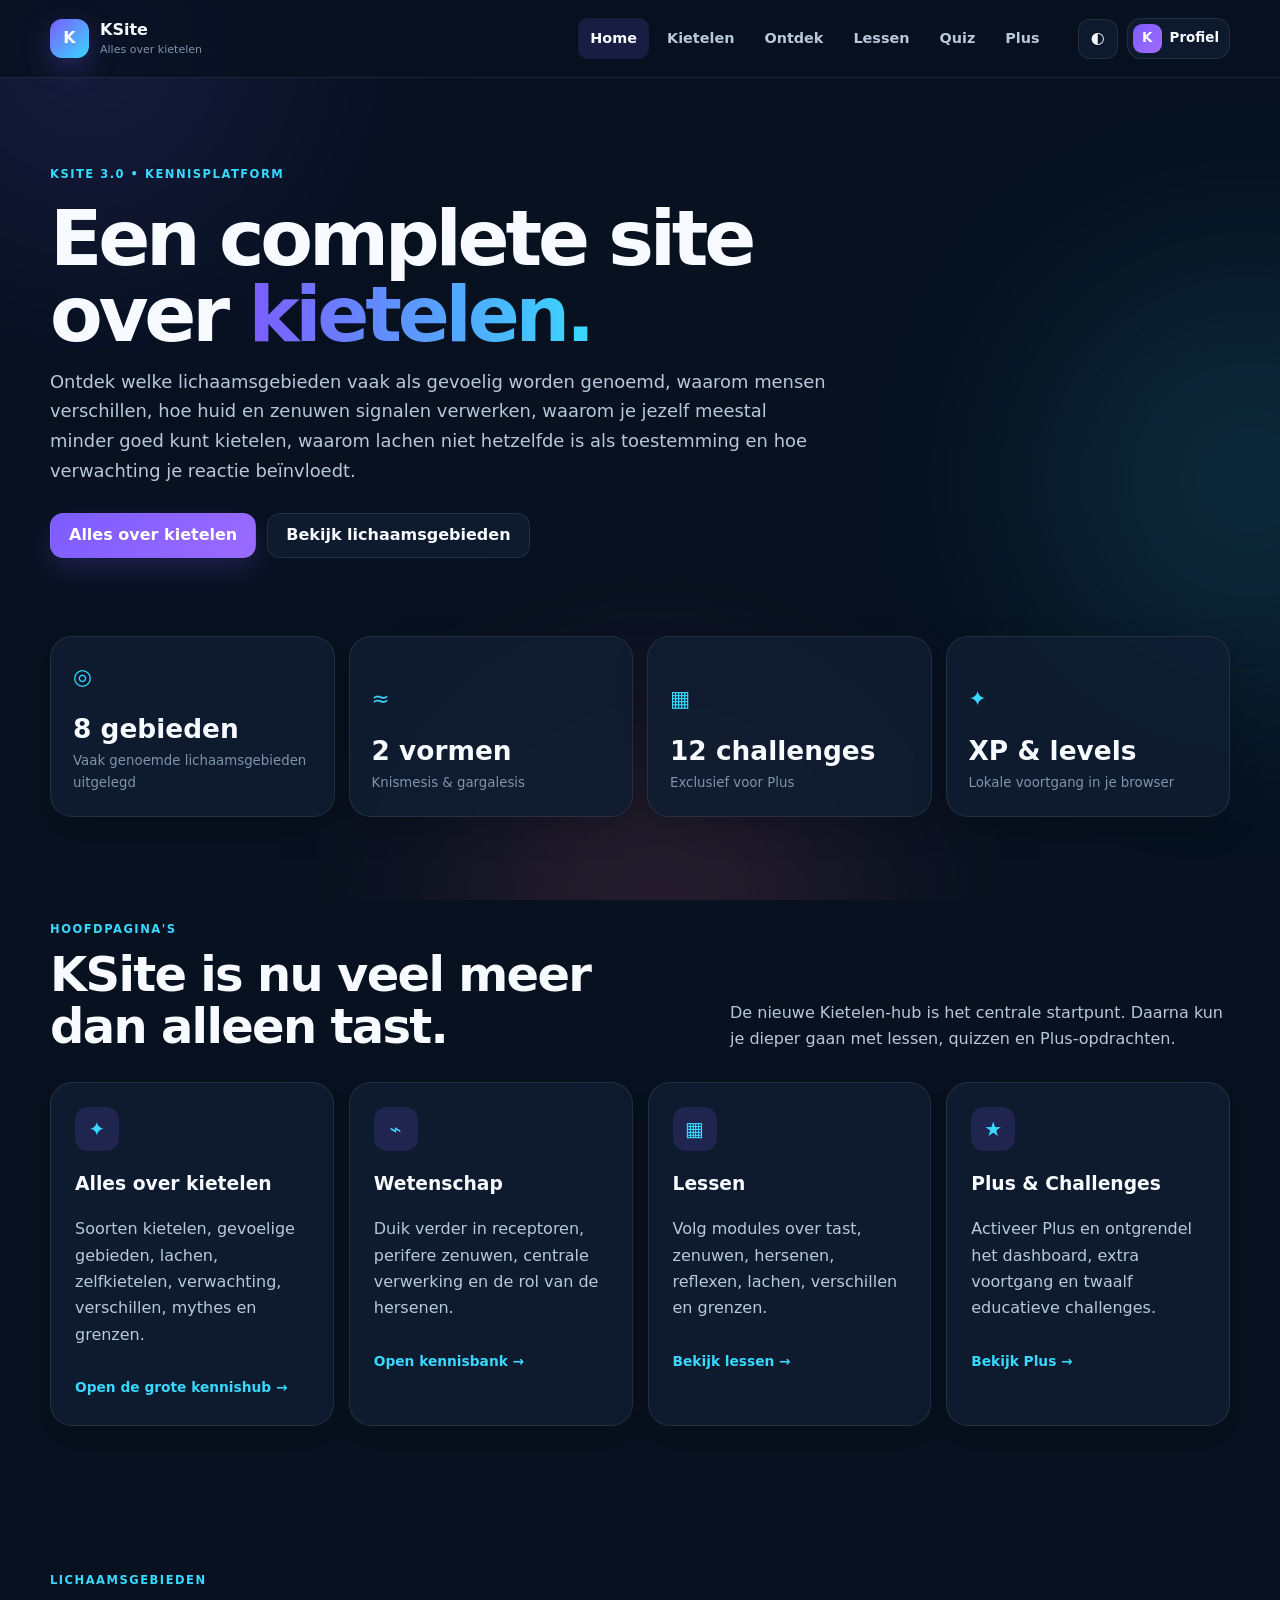
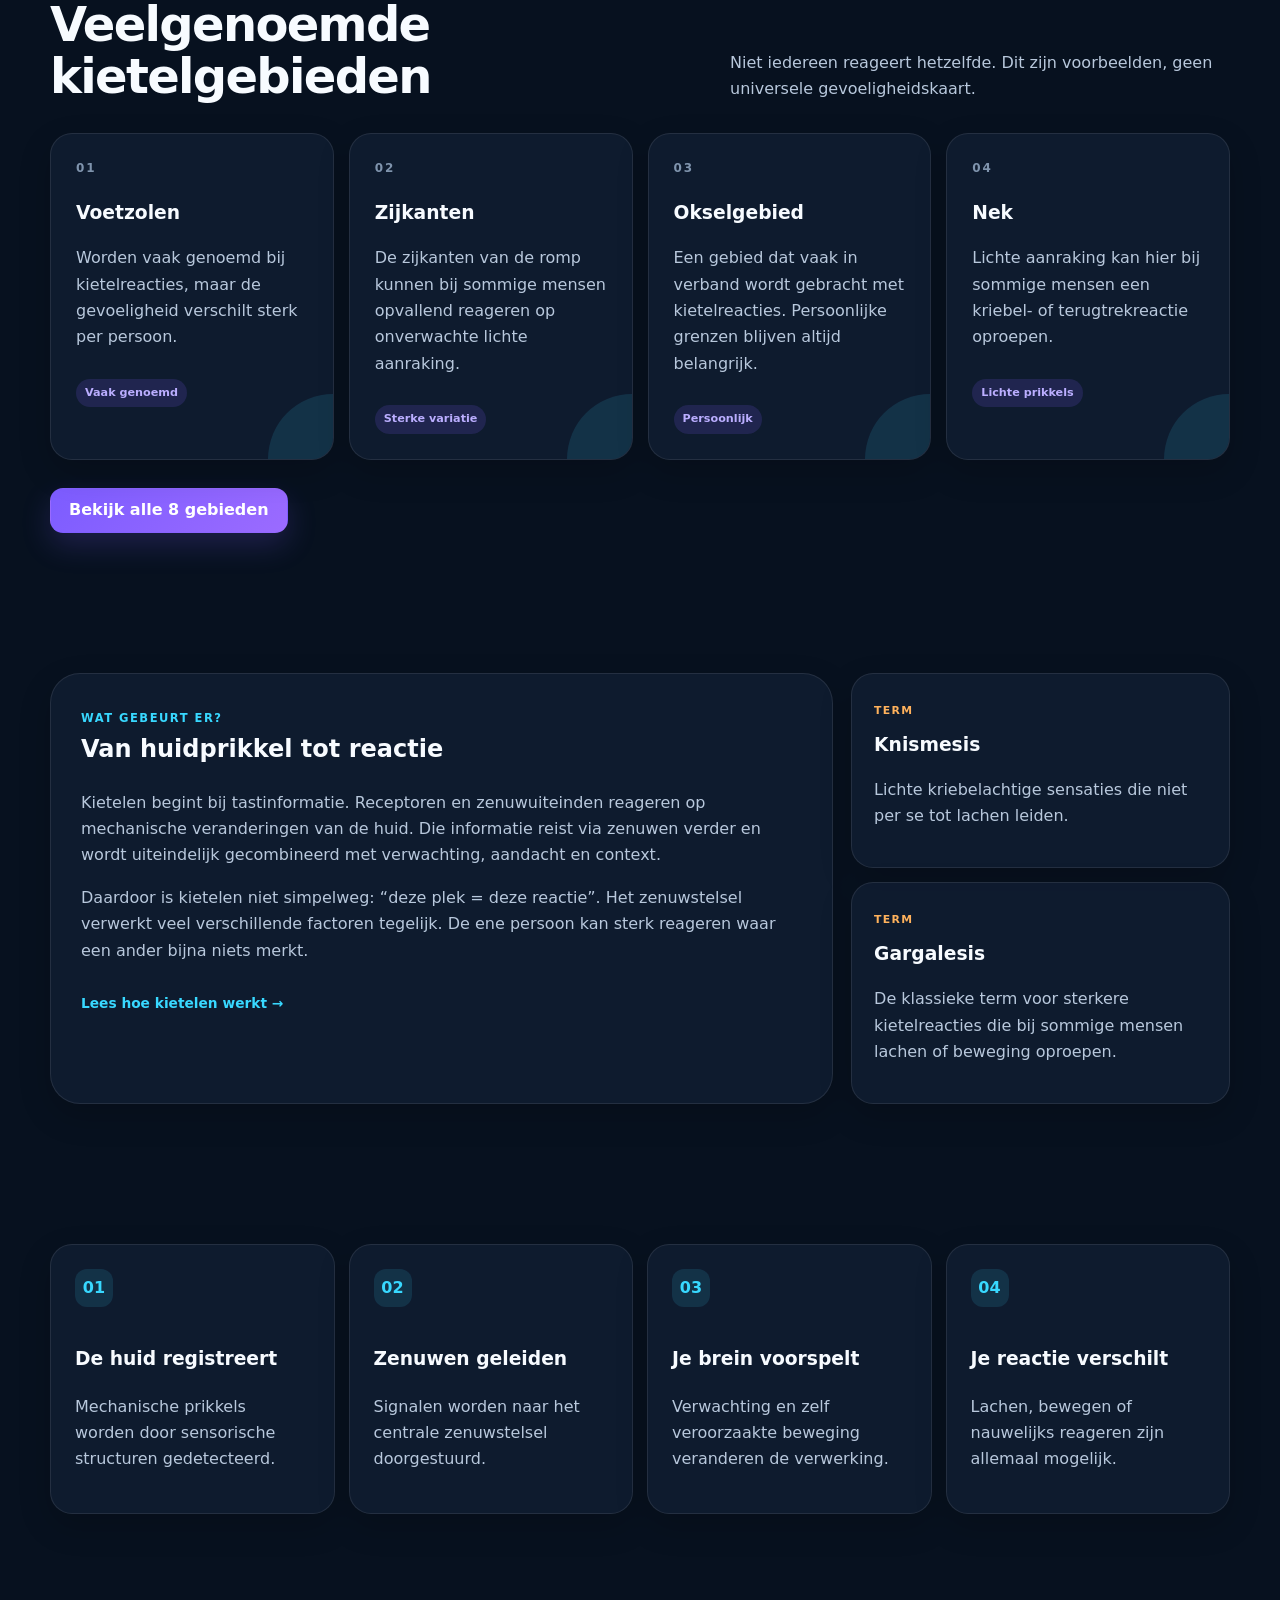
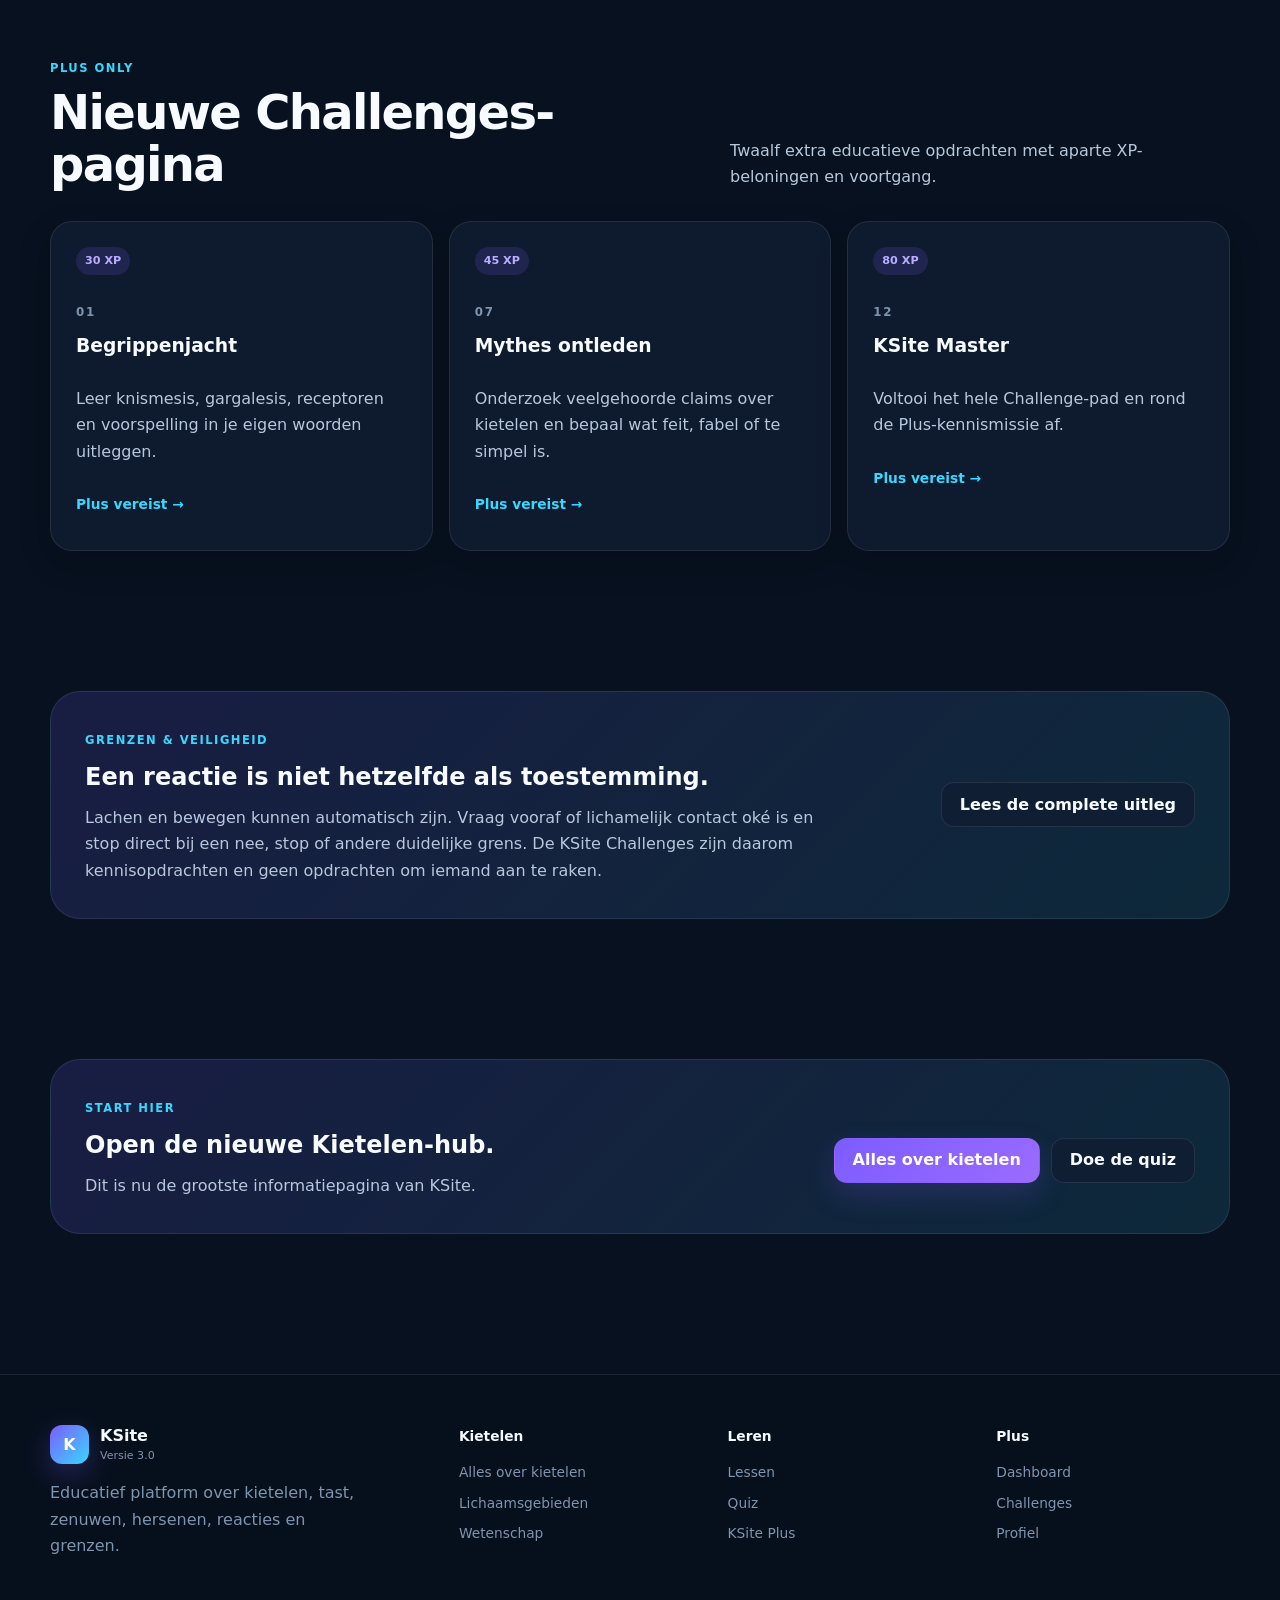
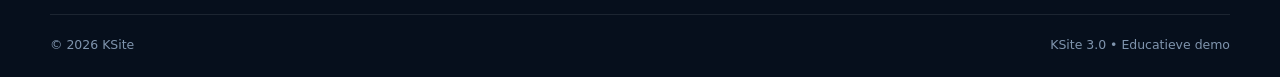
==== commit 00228b25: "Expose new Kietelen hub and Plus Challenges on homepage" ====
--- a/index.html
+++ b/index.html
@@ -3,10 +3,10 @@
 <head>
     <meta charset="UTF-8">
     <meta name="viewport" content="width=device-width, initial-scale=1.0">
-    <meta name="description" content="KSite is een uitgebreide educatieve website over tast, kietelen, zenuwen, reflexen en persoonlijke grenzen.">
-    <meta name="theme-color" content="#111827">
-    <title>KSite — Ontdek de wetenschap achter kietelen</title>
-    <link rel="stylesheet" href="assets/css/style.css">
+    <meta name="description" content="KSite is een uitgebreide educatieve website over kietelen, gevoelige lichaamsgebieden, tast, zenuwen, reflexen, hersenen en grenzen.">
+    <meta name="theme-color" content="#07111f">
+    <title>KSite 3.0 — Alles over kietelen</title>
+    <link rel="stylesheet" href="assets/css/style.css?v=3.0.1">
 </head>
 <body data-page="home">
     <div class="page-background" aria-hidden="true">
@@ -20,12 +20,13 @@
             <span class="brand-mark">K</span>
             <span class="brand-copy">
                 <strong>KSite</strong>
-                <small>Kennis • Tast • Reflexen</small>
+                <small>Alles over kietelen</small>
             </span>
         </a>
 
         <nav class="desktop-nav" aria-label="Hoofdnavigatie">
             <a class="active" href="index.html">Home</a>
+            <a href="kietelen.html">Kietelen</a>
             <a href="ontdek.html">Ontdek</a>
             <a href="lessen.html">Lessen</a>
             <a href="quiz.html">Quiz</a>
@@ -44,6 +45,7 @@
 
     <nav class="mobile-menu" id="mobileMenu" aria-label="Mobiele navigatie">
         <a class="active" href="index.html">Home</a>
+        <a href="kietelen.html">Kietelen</a>
         <a href="ontdek.html">Ontdek</a>
         <a href="lessen.html">Lessen</a>
         <a href="quiz.html">Quiz</a>
@@ -52,160 +54,175 @@
     </nav>
 
     <main>
-        <section class="hero container reveal">
-            <div class="hero-copy">
-                <span class="eyebrow">INTERACTIEF LEERPLATFORM</span>
-                <h1>Waarom reageert je lichaam op <span class="gradient-text">kietelen?</span></h1>
-                <p class="hero-lead">
-                    Ontdek hoe tastprikkels, huidreceptoren, zenuwen en hersenen samenwerken.
-                    KSite vertaalt wetenschap naar duidelijke uitleg, quizzen en interactieve lessen.
-                </p>
-                <div class="hero-actions">
-                    <a class="btn primary" href="ontdek.html">Start met ontdekken</a>
-                    <a class="btn secondary" href="lessen.html">Bekijk alle lessen</a>
-                </div>
-                <div class="hero-trust-row">
-                    <span>✓ Educatief</span>
-                    <span>✓ Gratis basis</span>
-                    <span>✓ Voortgang lokaal opgeslagen</span>
-                </div>
-            </div>
-
-            <div class="hero-visual card glass">
-                <div class="visual-header">
-                    <span class="status-dot"></span>
-                    <span>Live kenniskaart</span>
-                </div>
-                <div class="signal-demo" aria-hidden="true">
-                    <div class="signal-node skin-node">Huid</div>
-                    <div class="signal-line"><span></span></div>
-                    <div class="signal-node nerve-node">Zenuw</div>
-                    <div class="signal-line"><span></span></div>
-                    <div class="signal-node brain-node">Hersenen</div>
-                </div>
-                <div class="visual-note">
-                    <strong>Prikkel → signaal → verwerking</strong>
-                    <p>Je hersenen combineren informatie uit meerdere zintuiglijke systemen om aanraking te interpreteren.</p>
-                </div>
-            </div>
-        </section>
-
-        <section class="stats-strip container reveal" aria-label="KSite statistieken">
-            <article class="stat-card">
-                <strong>8+</strong>
-                <span>educatieve modules</span>
-            </article>
-            <article class="stat-card">
-                <strong>40+</strong>
-                <span>kennisfeitjes</span>
-            </article>
-            <article class="stat-card">
-                <strong>100%</strong>
-                <span>browser-based</span>
-            </article>
-            <article class="stat-card">
-                <strong>XP</strong>
-                <span>met levels & badges</span>
-            </article>
+        <section class="page-hero container reveal">
+            <span class="eyebrow">KSITE 3.0 • KENNISPLATFORM</span>
+            <h1>Een complete site over <span class="gradient-text">kietelen.</span></h1>
+            <p class="page-lead">
+                Ontdek welke lichaamsgebieden vaak als gevoelig worden genoemd, waarom mensen verschillen,
+                hoe huid en zenuwen signalen verwerken, waarom je jezelf meestal minder goed kunt kietelen,
+                waarom lachen niet hetzelfde is als toestemming en hoe verwachting je reactie beïnvloedt.
+            </p>
+            <div class="hero-actions">
+                <a class="btn primary" href="kietelen.html">Alles over kietelen</a>
+                <a class="btn secondary" href="kietelen.html#plekken">Bekijk lichaamsgebieden</a>
+            </div>
+        </section>
+
+        <section class="section compact container reveal">
+            <div class="stats-grid">
+                <article class="stat-card">
+                    <span class="stat-icon">◎</span>
+                    <strong>8 gebieden</strong>
+                    <small>Vaak genoemde lichaamsgebieden uitgelegd</small>
+                </article>
+                <article class="stat-card">
+                    <span class="stat-icon">≈</span>
+                    <strong>2 vormen</strong>
+                    <small>Knismesis & gargalesis</small>
+                </article>
+                <article class="stat-card">
+                    <span class="stat-icon">▦</span>
+                    <strong>12 challenges</strong>
+                    <small>Exclusief voor Plus</small>
+                </article>
+                <article class="stat-card">
+                    <span class="stat-icon">✦</span>
+                    <strong>XP & levels</strong>
+                    <small>Lokale voortgang in je browser</small>
+                </article>
+            </div>
         </section>
 
         <section class="section container reveal">
             <div class="section-heading">
                 <div>
-                    <span class="eyebrow">BEGIN HIER</span>
-                    <h2>Vier routes door KSite</h2>
-                </div>
-                <p>Kies wat jij interessant vindt en bouw stap voor stap je kennis op.</p>
-            </div>
-
-            <div class="feature-grid four-columns">
+                    <span class="eyebrow">HOOFDPAGINA'S</span>
+                    <h2>KSite is nu veel meer dan alleen tast.</h2>
+                </div>
+                <p>De nieuwe Kietelen-hub is het centrale startpunt. Daarna kun je dieper gaan met lessen, quizzen en Plus-opdrachten.</p>
+            </div>
+
+            <div class="feature-grid">
+                <a class="feature-card" href="kietelen.html">
+                    <span class="feature-icon">✦</span>
+                    <h3>Alles over kietelen</h3>
+                    <p>Soorten kietelen, gevoelige gebieden, lachen, zelfkietelen, verwachting, verschillen, mythes en grenzen.</p>
+                    <span class="card-link">Open de grote kennishub →</span>
+                </a>
                 <a class="feature-card" href="ontdek.html">
                     <span class="feature-icon">⌁</span>
-                    <h3>Ontdek</h3>
-                    <p>Lees over huid, zenuwen, hersenen, reflexen, lachen en individuele verschillen.</p>
+                    <h3>Wetenschap</h3>
+                    <p>Duik verder in receptoren, perifere zenuwen, centrale verwerking en de rol van de hersenen.</p>
                     <span class="card-link">Open kennisbank →</span>
                 </a>
                 <a class="feature-card" href="lessen.html">
                     <span class="feature-icon">▦</span>
                     <h3>Lessen</h3>
-                    <p>Volg overzichtelijke modules met leerdoelen, uitleg en korte kennistests.</p>
-                    <span class="card-link">Start een les →</span>
-                </a>
-                <a class="feature-card" href="quiz.html">
-                    <span class="feature-icon">?</span>
-                    <h3>Quiz</h3>
-                    <p>Test wat je weet en verdien XP door vragen over tast en het zenuwstelsel goed te beantwoorden.</p>
-                    <span class="card-link">Doe de quiz →</span>
-                </a>
-                <a class="feature-card plus-card" href="plus.html">
-                    <span class="feature-icon">✦</span>
-                    <h3>KSite Plus</h3>
-                    <p>Ontgrendel de uitgebreide demo-omgeving met extra modules, statistieken en dashboardfuncties.</p>
+                    <p>Volg modules over tast, zenuwen, hersenen, reflexen, lachen, verschillen en grenzen.</p>
+                    <span class="card-link">Bekijk lessen →</span>
+                </a>
+                <a class="feature-card" href="plus.html">
+                    <span class="feature-icon">★</span>
+                    <h3>Plus & Challenges</h3>
+                    <p>Activeer Plus en ontgrendel het dashboard, extra voortgang en twaalf educatieve challenges.</p>
                     <span class="card-link">Bekijk Plus →</span>
                 </a>
+            </div>
+        </section>
+
+        <section class="section container reveal">
+            <div class="section-heading">
+                <div>
+                    <span class="eyebrow">LICHAAMSGEBIEDEN</span>
+                    <h2>Veelgenoemde kietelgebieden</h2>
+                </div>
+                <p>Niet iedereen reageert hetzelfde. Dit zijn voorbeelden, geen universele gevoeligheidskaart.</p>
+            </div>
+
+            <div class="zone-grid">
+                <article class="zone-card">
+                    <span class="zone-index">01</span>
+                    <h3>Voetzolen</h3>
+                    <p>Worden vaak genoemd bij kietelreacties, maar de gevoeligheid verschilt sterk per persoon.</p>
+                    <span class="tag">Vaak genoemd</span>
+                </article>
+                <article class="zone-card">
+                    <span class="zone-index">02</span>
+                    <h3>Zijkanten</h3>
+                    <p>De zijkanten van de romp kunnen bij sommige mensen opvallend reageren op onverwachte lichte aanraking.</p>
+                    <span class="tag">Sterke variatie</span>
+                </article>
+                <article class="zone-card">
+                    <span class="zone-index">03</span>
+                    <h3>Okselgebied</h3>
+                    <p>Een gebied dat vaak in verband wordt gebracht met kietelreacties. Persoonlijke grenzen blijven altijd belangrijk.</p>
+                    <span class="tag">Persoonlijk</span>
+                </article>
+                <article class="zone-card">
+                    <span class="zone-index">04</span>
+                    <h3>Nek</h3>
+                    <p>Lichte aanraking kan hier bij sommige mensen een kriebel- of terugtrekreactie oproepen.</p>
+                    <span class="tag">Lichte prikkels</span>
+                </article>
+            </div>
+
+            <div class="hero-actions">
+                <a class="btn primary" href="kietelen.html#plekken">Bekijk alle 8 gebieden</a>
             </div>
         </section>
 
         <section class="section container reveal">
             <div class="split-layout">
                 <article class="content-card large-card">
-                    <span class="eyebrow">DE BASIS</span>
-                    <h2>Wat is kietelen eigenlijk?</h2>
+                    <span class="eyebrow">WAT GEBEURT ER?</span>
+                    <h2>Van huidprikkel tot reactie</h2>
                     <p>
-                        Kietelen is geen losstaand zintuig. Het is een ervaring die ontstaat wanneer je brein bepaalde
-                        lichte of onverwachte aanrakingen verwerkt. Daarbij spelen tastzenuwen, aandacht, verwachting,
-                        beweging en context allemaal een rol.
+                        Kietelen begint bij tastinformatie. Receptoren en zenuwuiteinden reageren op mechanische veranderingen van de huid.
+                        Die informatie reist via zenuwen verder en wordt uiteindelijk gecombineerd met verwachting, aandacht en context.
                     </p>
                     <p>
-                        Niet iedereen reageert hetzelfde. Sommige mensen zijn sterk gevoelig voor lichte aanraking,
-                        terwijl anderen nauwelijks reageren. Ook dezelfde persoon kan op verschillende momenten anders reageren.
+                        Daardoor is kietelen niet simpelweg: “deze plek = deze reactie”. Het zenuwstelsel verwerkt veel verschillende factoren tegelijk.
+                        De ene persoon kan sterk reageren waar een ander bijna niets merkt.
                     </p>
-                    <a class="text-link" href="ontdek.html">Lees de complete uitleg →</a>
+                    <a class="card-link" href="kietelen.html#wetenschap">Lees hoe kietelen werkt →</a>
                 </article>
 
                 <aside class="fact-stack">
                     <article class="mini-card">
-                        <span class="mini-label">WIST JE DAT?</span>
-                        <h3>Voorspelbaarheid telt mee</h3>
-                        <p>Zelf veroorzaakte aanraking wordt door je hersenen vaak beter voorspeld en daardoor anders verwerkt.</p>
+                        <span class="mini-label">TERM</span>
+                        <h3>Knismesis</h3>
+                        <p>Lichte kriebelachtige sensaties die niet per se tot lachen leiden.</p>
                     </article>
                     <article class="mini-card">
-                        <span class="mini-label">BELANGRIJK</span>
-                        <h3>Iedereen verschilt</h3>
-                        <p>Er bestaat geen universele kaart waarop voor iedereen exact dezelfde gevoeligheid geldt.</p>
+                        <span class="mini-label">TERM</span>
+                        <h3>Gargalesis</h3>
+                        <p>De klassieke term voor sterkere kietelreacties die bij sommige mensen lachen of beweging oproepen.</p>
                     </article>
                 </aside>
             </div>
         </section>
 
         <section class="section container reveal">
-            <div class="section-heading">
-                <div>
-                    <span class="eyebrow">VAN PRIKKEL TOT ERVARING</span>
-                    <h2>Zo verwerkt je lichaam aanraking</h2>
-                </div>
-            </div>
-
             <div class="timeline-grid">
                 <article class="timeline-step">
                     <span class="step-number">01</span>
-                    <h3>Receptoren registreren</h3>
-                    <p>Gespecialiseerde zenuwuiteinden reageren op onder andere druk, beweging en trilling.</p>
+                    <h3>De huid registreert</h3>
+                    <p>Mechanische prikkels worden door sensorische structuren gedetecteerd.</p>
                 </article>
                 <article class="timeline-step">
                     <span class="step-number">02</span>
-                    <h3>Signalen reizen</h3>
-                    <p>Elektrische signalen worden via zenuwbanen richting ruggenmerg en hersenen gestuurd.</p>
+                    <h3>Zenuwen geleiden</h3>
+                    <p>Signalen worden naar het centrale zenuwstelsel doorgestuurd.</p>
                 </article>
                 <article class="timeline-step">
                     <span class="step-number">03</span>
-                    <h3>Het brein combineert</h3>
-                    <p>Je hersenen verwerken locatie, sterkte, verwachting, aandacht en context samen.</p>
+                    <h3>Je brein voorspelt</h3>
+                    <p>Verwachting en zelf veroorzaakte beweging veranderen de verwerking.</p>
                 </article>
                 <article class="timeline-step">
                     <span class="step-number">04</span>
-                    <h3>Je reageert</h3>
-                    <p>Dat kan een beweging, lachreactie, terugtrekreflex of helemaal geen opvallende reactie zijn.</p>
+                    <h3>Je reactie verschilt</h3>
+                    <p>Lachen, bewegen of nauwelijks reageren zijn allemaal mogelijk.</p>
                 </article>
             </div>
         </section>
@@ -213,26 +230,33 @@
         <section class="section container reveal">
             <div class="section-heading">
                 <div>
-                    <span class="eyebrow">FEIT OF FABEL</span>
-                    <h2>Veelgehoorde uitspraken</h2>
-                </div>
-            </div>
-
-            <div class="myth-grid">
-                <article class="myth-card">
-                    <span class="myth-badge fact">FEIT</span>
-                    <h3>Gevoeligheid kan veranderen</h3>
-                    <p>Aandacht, stemming, verwachting en gewenning kunnen invloed hebben op hoe sterk aanraking opvalt.</p>
-                </article>
-                <article class="myth-card">
-                    <span class="myth-badge myth">FABEL</span>
-                    <h3>Iedereen heeft dezelfde gevoelige plekken</h3>
-                    <p>Persoonlijke verschillen zijn groot. Een algemene gevoeligheidskaart kan nooit exact voorspellen wat iemand ervaart.</p>
-                </article>
-                <article class="myth-card">
-                    <span class="myth-badge fact">FEIT</span>
-                    <h3>Je brein voorspelt aanraking</h3>
-                    <p>Verwachting speelt een rol in de verwerking van zintuiglijke informatie.</p>
+                    <span class="eyebrow">PLUS ONLY</span>
+                    <h2>Nieuwe Challenges-pagina</h2>
+                </div>
+                <p>Twaalf extra educatieve opdrachten met aparte XP-beloningen en voortgang.</p>
+            </div>
+
+            <div class="challenge-grid">
+                <article class="challenge-card">
+                    <div class="challenge-top"><span class="tag">30 XP</span></div>
+                    <span class="challenge-number">01</span>
+                    <h3>Begrippenjacht</h3>
+                    <p>Leer knismesis, gargalesis, receptoren en voorspelling in je eigen woorden uitleggen.</p>
+                    <a class="card-link" href="plus.html">Plus vereist →</a>
+                </article>
+                <article class="challenge-card">
+                    <div class="challenge-top"><span class="tag">45 XP</span></div>
+                    <span class="challenge-number">07</span>
+                    <h3>Mythes ontleden</h3>
+                    <p>Onderzoek veelgehoorde claims over kietelen en bepaal wat feit, fabel of te simpel is.</p>
+                    <a class="card-link" href="plus.html">Plus vereist →</a>
+                </article>
+                <article class="challenge-card">
+                    <div class="challenge-top"><span class="tag">80 XP</span></div>
+                    <span class="challenge-number">12</span>
+                    <h3>KSite Master</h3>
+                    <p>Voltooi het hele Challenge-pad en rond de Plus-kennismissie af.</p>
+                    <a class="card-link" href="plus.html">Plus vereist →</a>
                 </article>
             </div>
         </section>
@@ -240,54 +264,27 @@
         <section class="section container reveal">
             <div class="respect-banner">
                 <div>
-                    <span class="eyebrow">RESPECT & GRENZEN</span>
-                    <h2>Aanraking is altijd persoonlijk</h2>
+                    <span class="eyebrow">GRENZEN & VEILIGHEID</span>
+                    <h2>Een reactie is niet hetzelfde als toestemming.</h2>
                     <p>
-                        Een educatieve site over tast hoort ook duidelijk te zijn over grenzen: lichamelijk contact moet vrijwillig zijn.
-                        Wanneer iemand niet wil worden aangeraakt of aangeeft dat het moet stoppen, dan stopt het direct.
+                        Lachen en bewegen kunnen automatisch zijn. Vraag vooraf of lichamelijk contact oké is en stop direct bij een nee,
+                        stop of andere duidelijke grens. De KSite Challenges zijn daarom kennisopdrachten en geen opdrachten om iemand aan te raken.
                     </p>
                 </div>
-                <a class="btn secondary" href="lessen.html#grenzen">Bekijk de les over grenzen</a>
-            </div>
-        </section>
-
-        <section class="section container reveal">
-            <div class="dashboard-preview glass">
-                <div class="preview-copy">
-                    <span class="eyebrow">JOUW VOORTGANG</span>
-                    <h2>Leer, verzamel XP en bouw je profiel uit</h2>
-                    <p>Je afgeronde lessen, XP, badges en quizresultaten worden lokaal in je browser opgeslagen.</p>
-                    <div class="hero-actions">
-                        <a class="btn primary" href="profiel.html">Open mijn profiel</a>
-                        <a class="btn ghost" href="quiz.html">Verdien XP</a>
-                    </div>
-                </div>
-                <div class="preview-panel">
-                    <div class="preview-level">
-                        <span>LEVEL</span>
-                        <strong id="homeLevel">1</strong>
-                    </div>
-                    <div class="progress-track">
-                        <span id="homeProgress" style="width: 20%"></span>
-                    </div>
-                    <div class="preview-meta">
-                        <span><strong id="homeXp">0</strong> XP</span>
-                        <span><strong id="homeLessons">0</strong> lessen voltooid</span>
-                    </div>
-                </div>
+                <a class="btn secondary" href="kietelen.html">Lees de complete uitleg</a>
             </div>
         </section>
 
         <section class="section container reveal">
             <div class="cta-panel">
                 <div>
-                    <span class="eyebrow">KLAAR OM TE BEGINNEN?</span>
-                    <h2>Duik de kennisbank in.</h2>
-                    <p>Start bij de basis of test direct hoeveel je al weet.</p>
+                    <span class="eyebrow">START HIER</span>
+                    <h2>Open de nieuwe Kietelen-hub.</h2>
+                    <p>Dit is nu de grootste informatiepagina van KSite.</p>
                 </div>
                 <div class="cta-actions">
-                    <a class="btn primary" href="ontdek.html">Ontdek KSite</a>
-                    <a class="btn secondary" href="quiz.html">Start quiz</a>
+                    <a class="btn primary" href="kietelen.html">Alles over kietelen</a>
+                    <a class="btn secondary" href="quiz.html">Doe de quiz</a>
                 </div>
             </div>
         </section>
@@ -298,39 +295,36 @@
             <div class="footer-brand">
                 <a class="brand" href="index.html">
                     <span class="brand-mark">K</span>
-                    <span class="brand-copy">
-                        <strong>KSite</strong>
-                        <small>Educatief platform</small>
-                    </span>
-                </a>
-                <p>Een interactieve website over tast, zenuwen, reflexen, hersenen en respectvolle grenzen.</p>
+                    <span class="brand-copy"><strong>KSite</strong><small>Versie 3.0</small></span>
+                </a>
+                <p>Educatief platform over kietelen, tast, zenuwen, hersenen, reacties en grenzen.</p>
             </div>
             <div class="footer-column">
-                <strong>Ontdekken</strong>
-                <a href="ontdek.html">Kennisbank</a>
+                <strong>Kietelen</strong>
+                <a href="kietelen.html">Alles over kietelen</a>
+                <a href="kietelen.html#plekken">Lichaamsgebieden</a>
+                <a href="ontdek.html">Wetenschap</a>
+            </div>
+            <div class="footer-column">
+                <strong>Leren</strong>
                 <a href="lessen.html">Lessen</a>
                 <a href="quiz.html">Quiz</a>
+                <a href="plus.html">KSite Plus</a>
             </div>
             <div class="footer-column">
-                <strong>Account</strong>
+                <strong>Plus</strong>
+                <a href="plus-dashboard.html">Dashboard</a>
+                <a href="challenges.html">Challenges</a>
                 <a href="profiel.html">Profiel</a>
-                <a href="plus.html">KSite Plus</a>
-                <a href="plus-dashboard.html">Plus Dashboard</a>
-            </div>
-            <div class="footer-column">
-                <strong>KSite</strong>
-                <span>Versie 2.0</span>
-                <span>GitHub Pages-ready</span>
-                <span>Geen externe tracking</span>
             </div>
         </div>
         <div class="container footer-bottom">
             <span>© 2026 KSite</span>
-            <span>Educatieve demo • Geen medisch advies</span>
+            <span>KSite 3.0 • Educatieve demo</span>
         </div>
     </footer>
 
     <div class="toast-container" id="toastContainer" aria-live="polite"></div>
-    <script src="assets/js/app.js"></script>
+    <script src="assets/js/app.js?v=3.0.1"></script>
 </body>
 </html>
--- a/assets/css/style.css
+++ b/assets/css/style.css
@@ -1,7 +1,217 @@
-@import url('https://fonts.googleapis.com/css2?family=Inter:wght@400;500;600;700;800&family=Space+Grotesk:wght@500;600;700&display=swap');
-:root{--bg:#0a0b10;--panel:#12131a;--panel2:#171925;--text:#f6f7fb;--muted:#9ca3b5;--line:rgba(255,255,255,.08);--accent:#8b5cf6;--accent2:#6d5dfc;--green:#42d392;--blue:#5db2ff;--shadow:0 24px 80px rgba(0,0,0,.35);--radius:24px}
-*{box-sizing:border-box}html{scroll-behavior:smooth}body{margin:0;background:radial-gradient(circle at 15% 5%,rgba(139,92,246,.12),transparent 28%),var(--bg);color:var(--text);font-family:Inter,sans-serif;line-height:1.6;overflow-x:hidden}body.light{--bg:#f7f7fb;--panel:#fff;--panel2:#f1f2f7;--text:#151625;--muted:#60677a;--line:rgba(20,20,35,.09);--shadow:0 20px 60px rgba(58,48,90,.12)}a{color:inherit;text-decoration:none}button,input{font:inherit}.noise{position:fixed;inset:0;pointer-events:none;opacity:.025;background-image:url("data:image/svg+xml,%3Csvg viewBox='0 0 180 180' xmlns='http://www.w3.org/2000/svg'%3E%3Cfilter id='n'%3E%3CfeTurbulence type='fractalNoise' baseFrequency='.9' numOctaves='3' stitchTiles='stitch'/%3E%3C/filter%3E%3Crect width='100%25' height='100%25' filter='url(%23n)' opacity='.8'/%3E%3C/svg%3E");z-index:99}.wrap{width:min(1180px,calc(100% - 40px));margin:auto}.topbar{height:76px;display:flex;align-items:center;justify-content:space-between;padding:0 max(24px,calc((100vw - 1180px)/2));position:sticky;top:0;z-index:80;background:rgba(10,11,16,.72);backdrop-filter:blur(22px);border-bottom:1px solid var(--line)}body.light .topbar{background:rgba(247,247,251,.78)}.brand{display:flex;align-items:center;gap:10px;font-family:'Space Grotesk';font-weight:700;font-size:20px}.brand-mark{width:34px;height:34px;display:grid;place-items:center;border-radius:11px;color:white;background:linear-gradient(135deg,#9d71ff,#6554f5);box-shadow:0 8px 28px rgba(132,88,246,.4)}.brand small{font:700 9px Inter;padding:3px 6px;border:1px solid var(--line);border-radius:8px;color:var(--muted)}.desktop-nav{display:flex;gap:28px;align-items:center}.desktop-nav a{font-size:14px;color:var(--muted);font-weight:600;transition:.2s}.desktop-nav a:hover,.desktop-nav a.active{color:var(--text)}.nav-actions{display:flex;gap:10px;align-items:center}.icon-btn,.menu-btn{width:40px;height:40px;border:1px solid var(--line);background:var(--panel);color:var(--text);border-radius:12px;cursor:pointer}.profile-pill{display:flex;align-items:center;gap:8px;padding:5px 11px 5px 5px;border:1px solid var(--line);border-radius:14px;background:var(--panel);font-size:13px;font-weight:600}.avatar{width:30px;height:30px;border-radius:9px;display:grid;place-items:center;background:linear-gradient(135deg,#e8ddff,#a98afa);color:#231438;font-weight:800}.menu-btn{display:none}.mobile-menu{display:none;position:fixed;top:76px;left:16px;right:16px;background:var(--panel);border:1px solid var(--line);z-index:90;padding:12px;border-radius:18px;box-shadow:var(--shadow)}.mobile-menu.open{display:grid}.mobile-menu a{padding:13px 14px;border-radius:12px}.mobile-menu a:hover{background:var(--panel2)}
-.hero{min-height:680px;display:grid;grid-template-columns:1.03fr .97fr;align-items:center;gap:60px;padding-top:45px;padding-bottom:60px}.eyebrow,.kicker{font-size:12px;letter-spacing:.14em;text-transform:uppercase;font-weight:800;color:#ae91ff}.live-dot{width:7px;height:7px;background:#64dda3;border-radius:50%;display:inline-block;margin-right:7px;box-shadow:0 0 0 5px rgba(100,221,163,.1)}h1,h2,h3,h4{font-family:'Space Grotesk';line-height:1.08;margin:0}h1{font-size:clamp(50px,6.3vw,82px);letter-spacing:-.055em;margin:17px 0 22px}h1 span{background:linear-gradient(90deg,#9e73ff,#6d9fff);-webkit-background-clip:text;color:transparent}.hero-copy>p{font-size:18px;color:var(--muted);max-width:620px}.hero-actions{display:flex;gap:12px;margin-top:28px}.btn{display:inline-flex;align-items:center;justify-content:center;gap:10px;padding:13px 19px;border-radius:13px;border:1px solid var(--line);font-size:14px;font-weight:750;transition:.25s;cursor:pointer}.btn:hover{transform:translateY(-2px)}.btn.primary{background:linear-gradient(135deg,#8b5cf6,#6655ef);color:white;border:0;box-shadow:0 12px 34px rgba(117,82,240,.28)}.btn.ghost{background:var(--panel)}.btn.light{background:white;color:#191628;border:0}.btn.premium{background:linear-gradient(90deg,#c9b0ff,#8e78ff);color:#171025;border:0}.hero-trust{display:flex;gap:30px;margin-top:42px}.hero-trust div{display:flex;flex-direction:column}.hero-trust strong{font:700 20px 'Space Grotesk'}.hero-trust span{font-size:11px;color:var(--muted);text-transform:uppercase;letter-spacing:.08em}.hero-visual{position:relative;height:510px;display:grid;place-items:center}.orb{position:absolute;border-radius:50%;filter:blur(5px)}.orb-a{width:380px;height:380px;background:radial-gradient(circle,rgba(122,78,238,.36),rgba(84,67,196,.05) 65%,transparent);animation:pulse 5s ease-in-out infinite}.orb-b{width:180px;height:180px;right:3%;top:10%;background:rgba(72,174,255,.13);filter:blur(30px)}.science-card{width:min(430px,90%);padding:24px;background:linear-gradient(145deg,rgba(25,26,37,.93),rgba(17,18,25,.82));border:1px solid rgba(255,255,255,.11);border-radius:28px;backdrop-filter:blur(20px);box-shadow:var(--shadow);position:relative}.body.light .science-card{background:white}.science-top{display:flex;justify-content:space-between;font-size:10px;font-weight:800;letter-spacing:.1em;color:var(--muted)}.status{color:#6ae0a8}.brain-visual{height:190px;display:grid;place-items:center;position:relative}.brain-core{font-size:60px;z-index:2;filter:drop-shadow(0 0 20px rgba(145,105,255,.5))}.brain-ring{position:absolute;border:1px solid rgba(158,115,255,.25);border-radius:50%;animation:ripple 3s infinite}.r1{width:110px;height:110px}.r2{width:160px;height:160px;animation-delay:.8s}.science-card h3{font-size:22px}.science-card p{color:var(--muted);font-size:13px}.signal-row{display:flex;align-items:center;justify-content:space-between;font-size:10px;background:rgba(255,255,255,.04);border:1px solid var(--line);padding:11px;border-radius:12px}.signal-row i{color:#8d6dff}.mini-float{position:absolute;display:flex;align-items:center;gap:10px;background:var(--panel);border:1px solid var(--line);box-shadow:var(--shadow);padding:10px 13px;border-radius:15px;z-index:3}.mini-float b{width:34px;height:34px;display:grid;place-items:center;background:var(--panel2);border-radius:10px}.mini-float span{display:grid}.mini-float strong{font-size:12px}.mini-float small{font-size:10px;color:var(--muted)}.float-one{left:-2%;top:17%;animation:float 4s ease-in-out infinite}.float-two{right:-4%;bottom:10%;animation:float 4.8s ease-in-out infinite}.ticker{overflow:hidden;border-block:1px solid var(--line);background:rgba(255,255,255,.015);padding:13px 0}.ticker-track{width:max-content;display:flex;gap:24px;align-items:center;animation:marquee 25s linear infinite;font-size:10px;font-weight:800;letter-spacing:.18em;color:#707789}.ticker-track i{color:#8d6dff}.section-space{padding:100px 0}.section-head{display:flex;justify-content:space-between;align-items:end;margin-bottom:32px}.section-head h2,.split-feature h2,.plus-copy h2{font-size:clamp(35px,5vw,54px);letter-spacing:-.04em;margin-top:8px}.section-head p{color:var(--muted)}.text-link{color:#a78bfa;font-weight:700;font-size:13px}.feature-grid{display:grid;grid-template-columns:repeat(3,1fr);gap:16px}.topic-card{padding:26px;border:1px solid var(--line);border-radius:22px;background:linear-gradient(145deg,var(--panel),rgba(18,19,26,.65));transition:.25s}.topic-card:hover{transform:translateY(-6px);border-color:rgba(139,92,246,.35)}.topic-icon{width:48px;height:48px;border-radius:15px;display:grid;place-items:center;font-size:21px;margin-bottom:25px}.topic-icon.violet{background:rgba(139,92,246,.14)}.topic-icon.blue{background:rgba(93,178,255,.13)}.topic-icon.green{background:rgba(66,211,146,.13)}.tag{font-size:10px;text-transform:uppercase;letter-spacing:.12em;font-weight:800;color:var(--muted)}.topic-card h3{font-size:22px;margin:8px 0 12px}.topic-card p{color:var(--muted);font-size:14px;min-height:70px}.topic-card>a{font-size:12px;color:#a98cff;font-weight:700}.wide-band{padding:90px 0;background:linear-gradient(110deg,rgba(112,74,220,.12),rgba(49,63,112,.08));border-block:1px solid var(--line)}.split-feature{display:grid;grid-template-columns:1fr 1fr;gap:90px;align-items:center}.split-feature p{color:var(--muted);max-width:580px}.check-list{list-style:none;padding:0;display:grid;grid-template-columns:1fr 1fr;gap:10px;margin:28px 0}.check-list li:before{content:'✓';color:#8f70fb;margin-right:9px}.meter-panel{background:var(--panel);border:1px solid var(--line);padding:28px;border-radius:26px}.meter-title{display:flex;justify-content:space-between;font-size:12px;font-weight:700}.meter-title b{color:#a78bfa}.meter{height:13px;background:var(--panel2);border-radius:99px;margin:20px 0 8px;overflow:hidden}.meter span{display:block;width:var(--w);height:100%;background:linear-gradient(90deg,#5951e7,#b377ff);border-radius:inherit}.meter-labels{display:flex;justify-content:space-between;font-size:10px;color:var(--muted)}.fact-box{margin-top:25px;padding:18px;background:var(--panel2);border-radius:16px}.fact-box b{font-size:12px}.fact-box p{font-size:12px;margin-bottom:0}.academy-grid{display:grid;gap:12px}.course-card{display:grid;grid-template-columns:70px 1fr 50px;align-items:center;gap:20px;padding:24px;border:1px solid var(--line);background:var(--panel);border-radius:20px}.course-num{font:700 28px 'Space Grotesk';color:#8467ed}.course-card h3{font-size:20px;margin:5px 0}.course-card p{font-size:13px;color:var(--muted);margin:0}.course-progress{height:4px;background:var(--panel2);margin-top:14px;border-radius:99px}.course-progress span{display:block;height:100%;background:#8364ee}.round-arrow{width:40px;height:40px;border-radius:50%;border:1px solid var(--line);display:grid;place-items:center}.locked-course{background:linear-gradient(100deg,rgba(117,79,230,.14),var(--panel))}.plus-tag{color:#c7b4ff}.safety-banner{background:linear-gradient(125deg,#6c52d9,#8d65ee);border-radius:28px;padding:35px 40px;display:grid;grid-template-columns:65px 1fr auto;gap:24px;align-items:center;box-shadow:0 25px 70px rgba(97,66,213,.24)}.safety-banner .kicker{color:#ddd4ff}.safety-banner h2{font-size:30px}.safety-banner p{color:#e7e1fb;margin-bottom:0}.safety-icon{font-size:32px}.plus-preview{min-height:470px;border-radius:30px;border:1px solid rgba(169,139,250,.25);background:#11101a;display:grid;grid-template-columns:.95fr 1.05fr;gap:40px;padding:55px;position:relative;overflow:hidden}.plus-glow{position:absolute;width:400px;height:400px;border-radius:50%;background:rgba(119,78,235,.18);filter:blur(70px);left:-130px;bottom:-150px}.plus-copy{z-index:2}.plus-chip{display:inline-flex;gap:6px;background:#282139;padding:7px 11px;border-radius:9px;color:#ddd3ff;font-size:11px}.plus-chip b{color:#b395ff}.plus-copy p{color:#aca8bd;max-width:520px}.plus-bullets{display:grid;grid-template-columns:1fr 1fr;gap:8px;margin:24px 0;color:#d7d2e4;font-size:12px}.dashboard-mock{height:360px;border:1px solid rgba(255,255,255,.11);background:#171720;border-radius:22px;display:grid;grid-template-columns:60px 1fr;padding:10px;transform:perspective(900px) rotateY(-7deg) rotateX(3deg);box-shadow:0 40px 80px rgba(0,0,0,.45)}.mock-side{border-right:1px solid rgba(255,255,255,.06);display:flex;flex-direction:column;align-items:center;gap:24px;padding-top:10px}.mock-side b{width:30px;height:30px;background:#7a5ae7;display:grid;place-items:center;border-radius:9px}.mock-side i{width:20px;height:5px;background:#353442;border-radius:99px}.mock-main{padding:28px}.mock-main small{font-size:8px;color:#8575c4}.mock-main h4{font-size:24px;margin:8px 0 22px}.mock-stats{display:grid;grid-template-columns:repeat(3,1fr);gap:8px}.mock-stats span{height:58px;background:#22222d;border-radius:10px}.mock-chart{height:140px;margin-top:15px;background:#1d1d27;border-radius:12px;display:flex;align-items:end;gap:8px;padding:14px}.mock-chart i{display:block;flex:1;background:linear-gradient(#8566f0,#4f45ab);border-radius:5px 5px 0 0}.mock-chart i:nth-child(1){height:35%}.mock-chart i:nth-child(2){height:58%}.mock-chart i:nth-child(3){height:44%}.mock-chart i:nth-child(4){height:75%}.mock-chart i:nth-child(5){height:60%}.mock-chart i:nth-child(6){height:88%}
-.page-hero{padding:90px 0 55px;text-align:center}.page-hero h1{font-size:clamp(46px,7vw,74px);margin-bottom:16px}.page-hero p{max-width:720px;margin:auto;color:var(--muted)}.cards-2{display:grid;grid-template-columns:1fr 1fr;gap:18px}.info-card{background:var(--panel);border:1px solid var(--line);border-radius:22px;padding:25px}.info-card h3{font-size:22px;margin:8px 0 10px}.info-card p{color:var(--muted);font-size:14px}.body-map{display:grid;grid-template-columns:340px 1fr;gap:24px}.body-list{display:grid;gap:10px}.body-btn{padding:16px;text-align:left;border:1px solid var(--line);background:var(--panel);color:var(--text);border-radius:14px;cursor:pointer}.body-btn.active{border-color:#8b5cf6;background:rgba(139,92,246,.1)}.detail-panel{min-height:350px;border:1px solid var(--line);background:linear-gradient(145deg,var(--panel),var(--panel2));border-radius:24px;padding:30px}.lesson-grid{display:grid;grid-template-columns:repeat(2,1fr);gap:16px}.lesson-card{background:var(--panel);border:1px solid var(--line);padding:25px;border-radius:21px;position:relative}.lesson-card .lesson-index{font:800 12px Inter;color:#9d7bf5}.lesson-card h3{margin:12px 0;font-size:24px}.lesson-card p{color:var(--muted)}.lesson-card button{margin-top:8px}.lesson-card.locked:after{content:'PLUS';position:absolute;top:18px;right:18px;font-size:9px;font-weight:800;background:#2a2142;color:#cdbdff;padding:5px 7px;border-radius:7px}.quiz-shell{max-width:820px;margin:0 auto 100px;background:var(--panel);border:1px solid var(--line);border-radius:28px;padding:32px}.quiz-progress{height:7px;background:var(--panel2);border-radius:99px;overflow:hidden}.quiz-progress span{display:block;height:100%;background:linear-gradient(90deg,#6e58e8,#a06fff);transition:.3s}.quiz-meta{display:flex;justify-content:space-between;margin:18px 0;color:var(--muted);font-size:12px}.quiz-question{font-size:28px;margin:18px 0 24px}.answers{display:grid;gap:10px}.answer{padding:16px;border-radius:14px;border:1px solid var(--line);background:var(--panel2);color:var(--text);cursor:pointer;text-align:left}.answer:hover{border-color:#8067e8}.answer.correct{border-color:#42d392;background:rgba(66,211,146,.1)}.answer.wrong{border-color:#ef6b80;background:rgba(239,107,128,.09)}.profile-grid{display:grid;grid-template-columns:320px 1fr;gap:22px}.profile-card,.dashboard-card{background:var(--panel);border:1px solid var(--line);border-radius:22px;padding:24px}.profile-avatar{width:90px;height:90px;border-radius:25px;background:linear-gradient(135deg,#8d69ee,#54a7ff);display:grid;place-items:center;font-size:35px;font-weight:800;margin-bottom:20px}.stat-row{display:grid;grid-template-columns:repeat(3,1fr);gap:12px}.stat-box{padding:18px;background:var(--panel2);border-radius:16px}.stat-box b{font:700 26px 'Space Grotesk';display:block}.stat-box span{font-size:11px;color:var(--muted)}.plus-hero{padding:90px 0;text-align:center}.price-card{max-width:500px;margin:35px auto;background:linear-gradient(150deg,#1d172b,#13131b);border:1px solid rgba(164,129,255,.3);border-radius:28px;padding:30px;box-shadow:0 30px 90px rgba(92,55,177,.2)}.price{font:700 48px 'Space Grotesk';margin:16px}.price small{font:500 14px Inter;color:#aaa4b7}.plus-feature-grid{display:grid;grid-template-columns:repeat(3,1fr);gap:14px}.plus-feature{padding:22px;background:var(--panel);border:1px solid var(--line);border-radius:18px}.plus-feature b{display:block;font-size:16px;margin:10px 0}.plus-feature p{font-size:13px;color:var(--muted)}.plus-dashboard{display:grid;grid-template-columns:250px 1fr;min-height:calc(100vh - 76px)}.dash-side{border-right:1px solid var(--line);padding:25px 18px}.dash-side nav{display:grid;gap:7px;margin-top:30px}.dash-side a{padding:12px 14px;border-radius:12px;color:var(--muted);font-size:13px}.dash-side a.active,.dash-side a:hover{background:rgba(139,92,246,.12);color:#bda9ff}.dash-main{padding:35px}.dash-grid{display:grid;grid-template-columns:repeat(3,1fr);gap:14px}.big-card{grid-column:span 2}.progress-ring{width:100px;height:100px;border-radius:50%;display:grid;place-items:center;background:conic-gradient(#8b5cf6 var(--p),var(--panel2) 0);position:relative}.progress-ring:before{content:'';position:absolute;width:76px;height:76px;background:var(--panel);border-radius:50%}.progress-ring b{z-index:1}.toast{position:fixed;bottom:20px;left:50%;transform:translate(-50%,20px);background:#22232c;border:1px solid var(--line);color:white;padding:12px 16px;border-radius:12px;opacity:0;pointer-events:none;transition:.3s;z-index:120}.toast.show{opacity:1;transform:translate(-50%,0)}footer{border-top:1px solid var(--line);padding:50px 0 20px;margin-top:80px}.footer-grid{display:grid;grid-template-columns:2fr 1fr 1fr 1.5fr;gap:30px}.footer-grid>div{display:flex;flex-direction:column;gap:8px}.footer-grid p,.footer-grid a{font-size:12px;color:var(--muted)}.footer-grid b{font-size:12px}.footer-bottom{border-top:1px solid var(--line);margin-top:30px;padding-top:20px;display:flex;justify-content:space-between;font-size:11px;color:var(--muted)}.reveal{opacity:0;transform:translateY(18px);transition:.75s ease}.reveal.visible{opacity:1;transform:none}.delay-1{transition-delay:.12s}.delay-2{transition-delay:.24s}
-@keyframes pulse{50%{transform:scale(1.07)}}@keyframes ripple{0%{transform:scale(.8);opacity:.9}100%{transform:scale(1.25);opacity:0}}@keyframes float{50%{transform:translateY(-10px)}}@keyframes marquee{to{transform:translateX(-50%)}}
-@media(max-width:900px){.desktop-nav,.profile-pill{display:none}.menu-btn{display:block}.hero{grid-template-columns:1fr;padding-top:70px}.hero-visual{height:450px}.feature-grid,.plus-feature-grid{grid-template-columns:1fr}.split-feature,.plus-preview,.profile-grid,.body-map{grid-template-columns:1fr}.plus-preview{padding:35px}.cards-2,.lesson-grid{grid-template-columns:1fr}.safety-banner{grid-template-columns:1fr}.plus-dashboard{grid-template-columns:1fr}.dash-side{display:none}.dash-grid{grid-template-columns:1fr}.big-card{grid-column:auto}.footer-grid{grid-template-columns:1fr 1fr}}@media(max-width:580px){.wrap{width:min(100% - 28px,1180px)}.hero{min-height:auto;padding-top:55px}.hero-actions{flex-direction:column}.hero-trust{gap:18px}.hero-visual{height:390px}.science-card{padding:18px}.mini-float{display:none}.section-space{padding:70px 0}.section-head{align-items:start;gap:12px;flex-direction:column}.split-feature{gap:35px}.check-list{grid-template-columns:1fr}.course-card{grid-template-columns:45px 1fr}.round-arrow{display:none}.safety-banner{padding:26px}.plus-preview{padding:25px}.dashboard-mock{height:290px;grid-template-columns:45px 1fr}.plus-bullets{grid-template-columns:1fr}.footer-grid{grid-template-columns:1fr}.footer-bottom{flex-direction:column;gap:5px}.page-hero{padding-top:60px}.quiz-shell{padding:20px}.quiz-question{font-size:22px}.stat-row{grid-template-columns:1fr}.dash-main{padding:20px}}
+/* ================================================================
+   KSite 3.0 — Main Design System
+   ================================================================ */
+
+:root {
+    --bg: #07111f;
+    --bg-soft: #0c1727;
+    --panel: rgba(16, 30, 50, 0.82);
+    --panel-solid: #101e32;
+    --panel-hover: #152743;
+    --border: rgba(255, 255, 255, 0.09);
+    --border-strong: rgba(255, 255, 255, 0.16);
+    --text: #f7fbff;
+    --text-soft: #b8c8dc;
+    --muted: #7f94ad;
+    --primary: #7c5cff;
+    --primary-strong: #6846ff;
+    --primary-soft: rgba(124, 92, 255, 0.16);
+    --cyan: #38d8ff;
+    --cyan-soft: rgba(56, 216, 255, 0.12);
+    --green: #48dda7;
+    --green-soft: rgba(72, 221, 167, 0.12);
+    --orange: #ffb25c;
+    --orange-soft: rgba(255, 178, 92, 0.12);
+    --red: #ff6f91;
+    --red-soft: rgba(255, 111, 145, 0.12);
+    --yellow: #f6d365;
+    --shadow: 0 24px 70px rgba(0, 0, 0, 0.28);
+    --shadow-small: 0 12px 32px rgba(0, 0, 0, 0.18);
+    --radius-xl: 30px;
+    --radius-lg: 22px;
+    --radius-md: 16px;
+    --radius-sm: 12px;
+    --container: 1180px;
+    --topbar-height: 78px;
+    --transition: 180ms ease;
+}
+
+body.light-theme {
+    --bg: #f5f7fb;
+    --bg-soft: #eef2f8;
+    --panel: rgba(255,255,255,.86);
+    --panel-solid: #fff;
+    --panel-hover: #f5f1ff;
+    --border: rgba(18,31,50,.09);
+    --border-strong: rgba(18,31,50,.16);
+    --text: #142033;
+    --text-soft: #52647b;
+    --muted: #718198;
+    --shadow: 0 24px 70px rgba(35,48,70,.12);
+    --shadow-small: 0 12px 32px rgba(35,48,70,.09);
+}
+
+* { box-sizing: border-box; }
+html { scroll-behavior: smooth; }
+body { margin: 0; min-height: 100vh; background: var(--bg); color: var(--text); font-family: Inter, ui-sans-serif, system-ui, -apple-system, BlinkMacSystemFont, "Segoe UI", sans-serif; line-height: 1.65; transition: background var(--transition), color var(--transition); }
+a { color: inherit; text-decoration: none; }
+button, input { font: inherit; }
+button { cursor: pointer; }
+img { max-width: 100%; }
+.hidden { display: none !important; }
+.container { width: min(calc(100% - 40px), var(--container)); margin-inline: auto; }
+.page-background { position: fixed; inset: 0; overflow: hidden; pointer-events: none; z-index: -1; }
+.orb { position: absolute; width: 420px; height: 420px; border-radius: 50%; filter: blur(110px); opacity: .13; background: var(--primary); }
+.orb-one { top: -160px; left: -120px; }
+.orb-two { top: 30%; right: -180px; background: var(--cyan); }
+.orb-three { bottom: -220px; left: 35%; background: var(--red); }
+
+.topbar { height: var(--topbar-height); position: sticky; top: 0; z-index: 50; display: flex; align-items: center; gap: 26px; padding: 0 max(20px, calc((100vw - var(--container))/2)); background: rgba(7,17,31,.78); backdrop-filter: blur(18px); border-bottom: 1px solid var(--border); }
+.light-theme .topbar { background: rgba(245,247,251,.82); }
+.brand { display: inline-flex; align-items: center; gap: 11px; flex-shrink: 0; }
+.brand-mark { width: 39px; height: 39px; display: grid; place-items: center; border-radius: 12px; color: #fff; font-weight: 900; background: linear-gradient(135deg,var(--primary),var(--cyan)); box-shadow: 0 10px 28px rgba(124,92,255,.28); }
+.brand-copy { display: grid; line-height: 1.05; }
+.brand-copy strong { font-size: 1rem; }
+.brand-copy small { margin-top: 5px; color: var(--muted); font-size: .69rem; }
+.desktop-nav { display: flex; align-items: center; gap: 6px; margin-left: auto; }
+.desktop-nav a { padding: 9px 12px; border-radius: 10px; color: var(--text-soft); font-size: .9rem; font-weight: 650; transition: var(--transition); }
+.desktop-nav a:hover, .desktop-nav a.active { color: var(--text); background: var(--primary-soft); }
+.nav-actions { display: flex; align-items: center; gap: 9px; }
+.icon-btn, .menu-btn { width: 40px; height: 40px; border: 1px solid var(--border); border-radius: 12px; color: var(--text); background: var(--panel); }
+.menu-btn { display: none; }
+.profile-pill { display: flex; align-items: center; gap: 8px; padding: 5px 10px 5px 5px; border: 1px solid var(--border); border-radius: 14px; background: var(--panel); font-size: .84rem; font-weight: 700; }
+.avatar { width: 29px; height: 29px; display: grid; place-items: center; border-radius: 9px; color: #fff; background: linear-gradient(135deg,var(--primary),#a16cff); }
+.mobile-menu { display: none; position: fixed; z-index: 49; top: var(--topbar-height); left: 15px; right: 15px; padding: 12px; border: 1px solid var(--border); border-radius: 18px; background: var(--panel-solid); box-shadow: var(--shadow); }
+.mobile-menu.open { display: grid; }
+.mobile-menu a { padding: 12px; border-radius: 10px; color: var(--text-soft); }
+.mobile-menu a:hover { background: var(--primary-soft); color: var(--text); }
+
+.page-hero { padding-top: 82px; padding-bottom: 50px; }
+.page-hero h1 { max-width: 850px; margin: 15px 0; font-size: clamp(2.5rem,6vw,5.4rem); line-height: .98; letter-spacing: -.055em; }
+.page-lead { max-width: 780px; margin: 0; color: var(--text-soft); font-size: 1.12rem; }
+.gradient-text { background: linear-gradient(90deg,var(--primary),var(--cyan)); -webkit-background-clip: text; background-clip: text; color: transparent; }
+.eyebrow { display: inline-block; color: var(--cyan); font-size: .72rem; font-weight: 850; letter-spacing: .13em; text-transform: uppercase; }
+.breadcrumbs { display: flex; gap: 8px; margin-bottom: 22px; color: var(--muted); font-size: .8rem; }
+.breadcrumbs a:hover { color: var(--text); }
+.hero-actions, .cta-actions { display: flex; flex-wrap: wrap; gap: 11px; margin-top: 28px; }
+.section { padding-top: 70px; padding-bottom: 70px; }
+.section.compact { padding-top: 28px; padding-bottom: 28px; }
+.section-heading { display: flex; align-items: end; justify-content: space-between; gap: 30px; margin-bottom: 30px; }
+.section-heading h2 { margin: 7px 0 0; font-size: clamp(1.8rem,4vw,3rem); line-height: 1.08; letter-spacing: -.035em; }
+.section-heading > p { max-width: 500px; margin: 0; color: var(--text-soft); }
+
+.btn { display: inline-flex; align-items: center; justify-content: center; min-height: 45px; padding: 0 18px; border: 1px solid transparent; border-radius: 13px; font-weight: 800; transition: transform var(--transition), background var(--transition), border var(--transition); }
+.btn:hover { transform: translateY(-2px); }
+.btn.primary { color: #fff; background: linear-gradient(135deg,var(--primary),#9b6bff); box-shadow: 0 12px 30px rgba(124,92,255,.2); }
+.btn.secondary { color: var(--text); border-color: var(--border); background: var(--panel); }
+.btn.small { min-height: 38px; padding-inline: 13px; font-size: .8rem; }
+.card-link { display: inline-block; margin-top: 12px; color: var(--cyan); font-weight: 750; font-size: .86rem; }
+.tag { display: inline-flex; width: fit-content; padding: 5px 9px; border-radius: 999px; background: var(--primary-soft); color: #bbaeff; font-size: .7rem; font-weight: 800; }
+.light-theme .tag { color: var(--primary-strong); }
+
+.stats-grid { display: grid; grid-template-columns: repeat(4,1fr); gap: 14px; }
+.stat-card, .feature-card, .content-card, .mini-card, .timeline-step, .faq-card, .dashboard-card, .lesson-card, .challenge-card, .zone-card, .plus-gate-card { border: 1px solid var(--border); background: var(--panel); box-shadow: var(--shadow-small); }
+.stat-card { min-height: 150px; padding: 22px; border-radius: var(--radius-lg); display: flex; flex-direction: column; justify-content: end; }
+.stat-icon { color: var(--cyan); font-size: 1.35rem; }
+.stat-card strong { margin-top: 12px; font-size: 1.65rem; }
+.stat-card small { color: var(--muted); }
+.feature-grid { display: grid; grid-template-columns: repeat(4,1fr); gap: 15px; }
+.feature-card { padding: 24px; border-radius: var(--radius-lg); transition: transform var(--transition), border var(--transition); }
+.feature-card:hover, .zone-card:hover, .challenge-card:hover { transform: translateY(-4px); border-color: var(--border-strong); }
+.feature-icon { width: 44px; height: 44px; display: grid; place-items: center; margin-bottom: 18px; border-radius: 13px; background: var(--primary-soft); color: var(--cyan); font-size: 1.25rem; }
+.feature-card h3, .mini-card h3, .zone-card h3, .challenge-card h3 { margin: 0 0 8px; }
+.feature-card p, .mini-card p, .zone-card p, .challenge-card p, .content-card p, .timeline-step p { color: var(--text-soft); }
+
+.split-layout { display: grid; grid-template-columns: minmax(0,1.55fr) minmax(280px,.75fr); gap: 18px; }
+.content-card { padding: 30px; border-radius: var(--radius-xl); }
+.content-card h2, .content-card h3 { margin-top: 0; }
+.large-card { min-height: 100%; }
+.fact-stack { display: grid; gap: 14px; }
+.mini-card { padding: 22px; border-radius: var(--radius-lg); }
+.mini-label { display: inline-block; margin-bottom: 10px; color: var(--orange); font-size: .68rem; font-weight: 900; letter-spacing: .12em; }
+.timeline-grid { display: grid; grid-template-columns: repeat(4,1fr); gap: 14px; }
+.timeline-step { padding: 24px; border-radius: var(--radius-lg); }
+.step-number { display: inline-grid; place-items: center; width: 38px; height: 38px; margin-bottom: 18px; border-radius: 12px; background: var(--cyan-soft); color: var(--cyan); font-weight: 900; }
+
+.zone-grid { display: grid; grid-template-columns: repeat(4,1fr); gap: 15px; }
+.zone-card { position: relative; min-height: 260px; padding: 25px; border-radius: var(--radius-lg); transition: transform var(--transition), border var(--transition); overflow: hidden; }
+.zone-card::after { content: ""; position: absolute; width: 130px; height: 130px; right: -65px; bottom: -65px; border-radius: 50%; background: var(--cyan-soft); }
+.zone-index { display: block; margin-bottom: 20px; color: var(--muted); font-size: .75rem; font-weight: 900; letter-spacing: .15em; }
+.zone-card .tag { margin-top: 12px; }
+
+.challenge-grid { display: grid; grid-template-columns: repeat(3,1fr); gap: 16px; }
+.challenge-card { display: flex; flex-direction: column; min-height: 330px; padding: 25px; border-radius: var(--radius-lg); transition: transform var(--transition), border var(--transition); }
+.challenge-top { display: flex; flex-wrap: wrap; gap: 7px; }
+.challenge-number { display: block; margin: 28px 0 8px; color: var(--muted); font-size: .74rem; font-weight: 900; letter-spacing: .15em; }
+.challenge-card .challenge-complete { margin-top: auto; align-self: flex-start; }
+.challenge-card.completed { border-color: rgba(72,221,167,.45); background: linear-gradient(180deg,var(--green-soft),var(--panel)); }
+.challenge-card.completed .challenge-complete { color: var(--green); border-color: rgba(72,221,167,.3); background: var(--green-soft); }
+.plus-gate-card { max-width: 720px; margin-inline: auto; padding: 44px; border-radius: var(--radius-xl); text-align: center; }
+.plus-gate-card .feature-icon { margin-inline: auto; }
+
+.respect-banner, .cta-panel { display: flex; align-items: center; justify-content: space-between; gap: 25px; padding: 34px; border: 1px solid var(--border); border-radius: var(--radius-xl); background: linear-gradient(135deg,var(--primary-soft),var(--cyan-soft)); }
+.respect-banner h2, .cta-panel h2 { margin: 6px 0 7px; }
+.respect-banner p, .cta-panel p { max-width: 730px; margin: 0; color: var(--text-soft); }
+.faq-grid { display: grid; grid-template-columns: repeat(2,1fr); gap: 13px; }
+.faq-card { padding: 0; border-radius: var(--radius-md); overflow: hidden; }
+.faq-card summary { padding: 19px 21px; cursor: pointer; font-weight: 800; }
+.faq-card p { margin: 0; padding: 0 21px 21px; color: var(--text-soft); }
+.notice { padding: 17px 19px; border: 1px solid rgba(56,216,255,.2); border-radius: var(--radius-md); background: var(--cyan-soft); color: var(--text-soft); }
+.notice strong { color: var(--text); }
+.mt-24 { margin-top: 24px; }
+
+.progress-track { height: 8px; overflow: hidden; border-radius: 99px; background: rgba(255,255,255,.07); }
+.progress-track span { display: block; height: 100%; border-radius: inherit; background: linear-gradient(90deg,var(--primary),var(--cyan)); }
+.dashboard-card { padding: 22px; border-radius: var(--radius-lg); }
+.metric-value { margin: 8px 0; font-size: 2rem; font-weight: 900; }
+.lesson-card { padding: 24px; border-radius: var(--radius-lg); }
+
+.site-footer { margin-top: 70px; padding: 50px 0 22px; border-top: 1px solid var(--border); background: rgba(0,0,0,.08); }
+.footer-grid { display: grid; grid-template-columns: 1.6fr repeat(3,1fr); gap: 35px; }
+.footer-brand p { max-width: 330px; color: var(--muted); }
+.footer-column { display: grid; align-content: start; gap: 8px; color: var(--muted); font-size: .86rem; }
+.footer-column strong { margin-bottom: 5px; color: var(--text); }
+.footer-column a:hover { color: var(--cyan); }
+.footer-bottom { display: flex; justify-content: space-between; gap: 15px; margin-top: 38px; padding-top: 20px; border-top: 1px solid var(--border); color: var(--muted); font-size: .78rem; }
+.toast-container { position: fixed; right: 18px; bottom: 18px; z-index: 100; display: grid; gap: 9px; }
+.toast { max-width: 340px; padding: 13px 16px; border: 1px solid var(--border); border-radius: 13px; background: var(--panel-solid); box-shadow: var(--shadow); animation: toastIn .25s ease; }
+.toast.success { border-color: rgba(72,221,167,.35); }
+
+.reveal { opacity: 0; transform: translateY(16px); transition: opacity .55s ease, transform .55s ease; }
+.reveal.visible { opacity: 1; transform: none; }
+@keyframes toastIn { from { opacity: 0; transform: translateY(8px); } to { opacity: 1; transform: none; } }
+
+@media (max-width: 1050px) {
+    .desktop-nav { display: none; }
+    .menu-btn { display: block; }
+    .nav-actions { margin-left: auto; }
+    .stats-grid, .feature-grid, .timeline-grid, .zone-grid { grid-template-columns: repeat(2,1fr); }
+    .challenge-grid { grid-template-columns: repeat(2,1fr); }
+    .footer-grid { grid-template-columns: repeat(2,1fr); }
+}
+
+@media (max-width: 760px) {
+    .container { width: min(calc(100% - 26px),var(--container)); }
+    .page-hero { padding-top: 55px; }
+    .section { padding-top: 48px; padding-bottom: 48px; }
+    .section-heading { align-items: start; flex-direction: column; }
+    .split-layout { grid-template-columns: 1fr; }
+    .challenge-grid { grid-template-columns: 1fr; }
+    .respect-banner, .cta-panel { align-items: flex-start; flex-direction: column; }
+    .profile-pill span:last-child { display: none; }
+}
+
+@media (max-width: 540px) {
+    .stats-grid, .feature-grid, .timeline-grid, .zone-grid, .faq-grid, .footer-grid { grid-template-columns: 1fr; }
+    .topbar { padding-inline: 13px; }
+    .brand-copy small { display: none; }
+    .page-hero h1 { font-size: 2.65rem; }
+    .footer-bottom { flex-direction: column; }
+    .content-card, .plus-gate-card { padding: 23px; }
+}
+
+@media (prefers-reduced-motion: reduce) {
+    html { scroll-behavior: auto; }
+    *, *::before, *::after { animation-duration: .01ms !important; animation-iteration-count: 1 !important; transition-duration: .01ms !important; }
+    .reveal { opacity: 1; transform: none; }
+}
